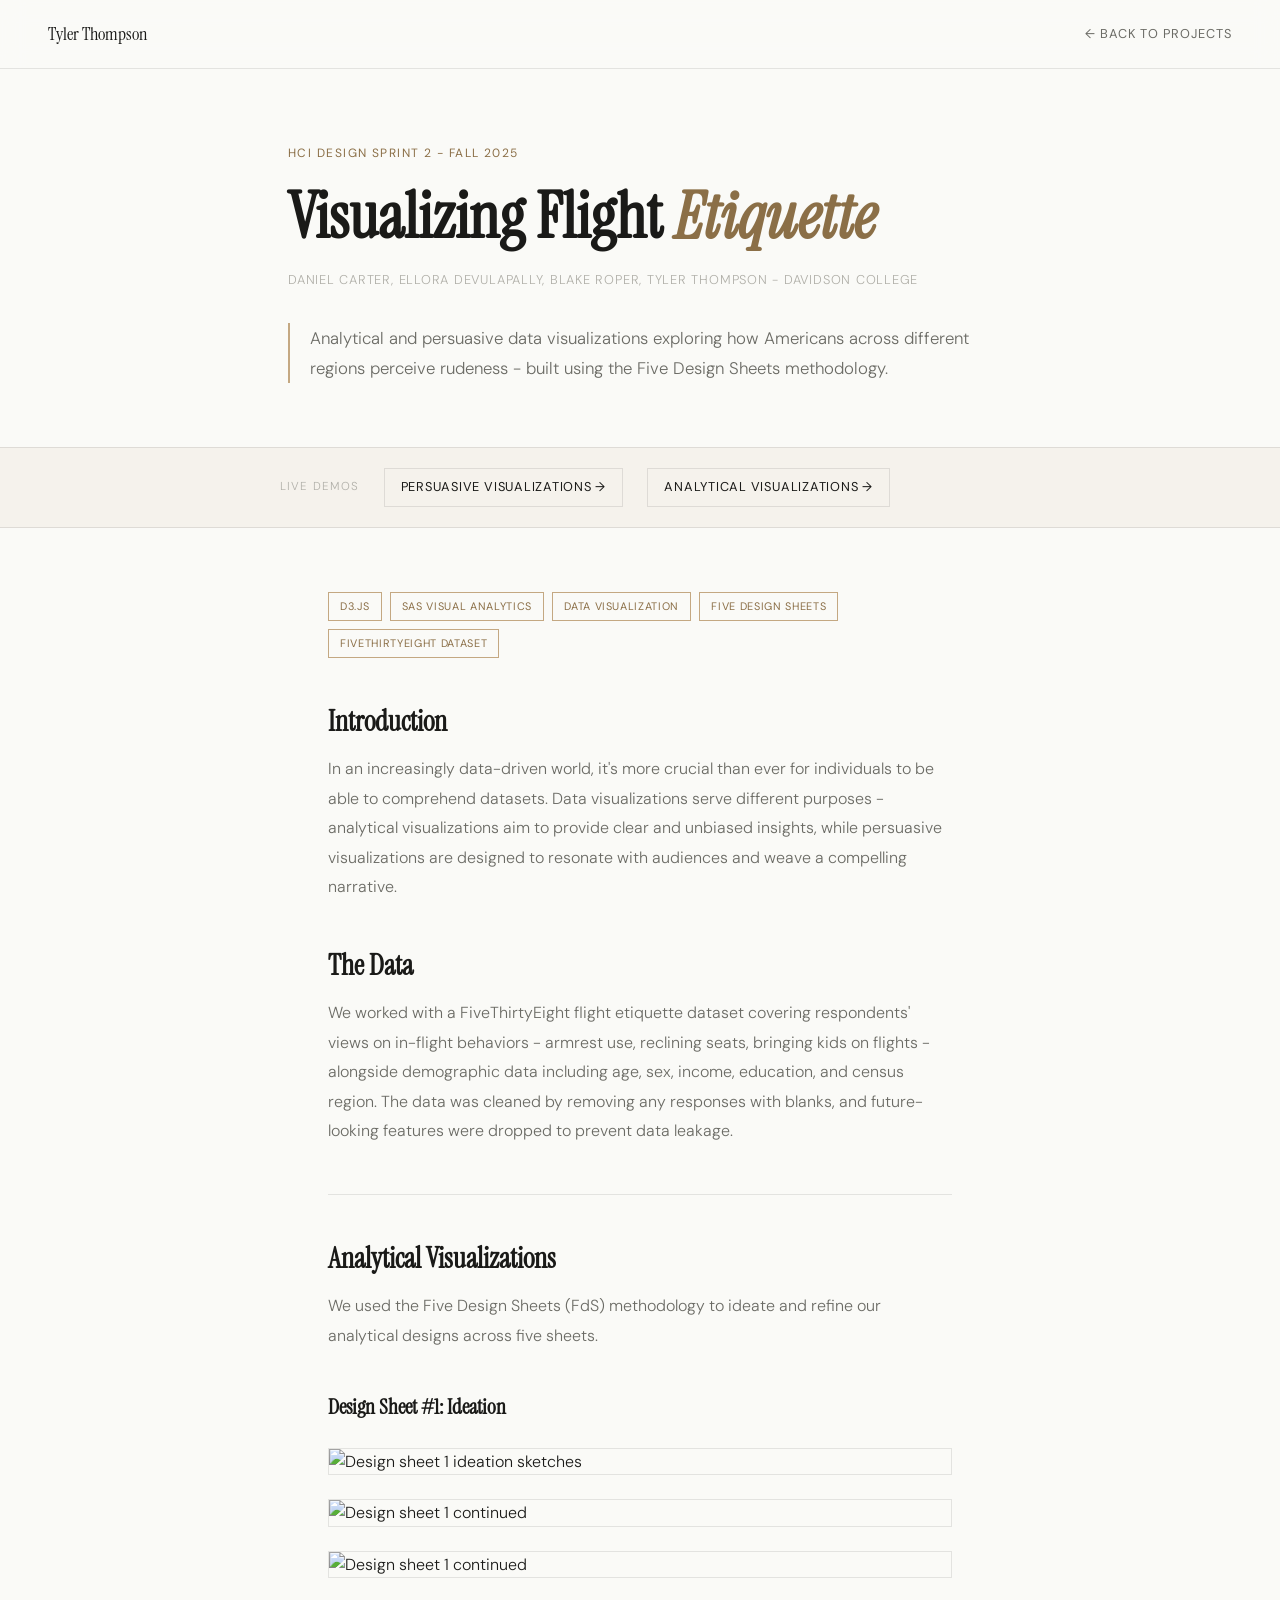
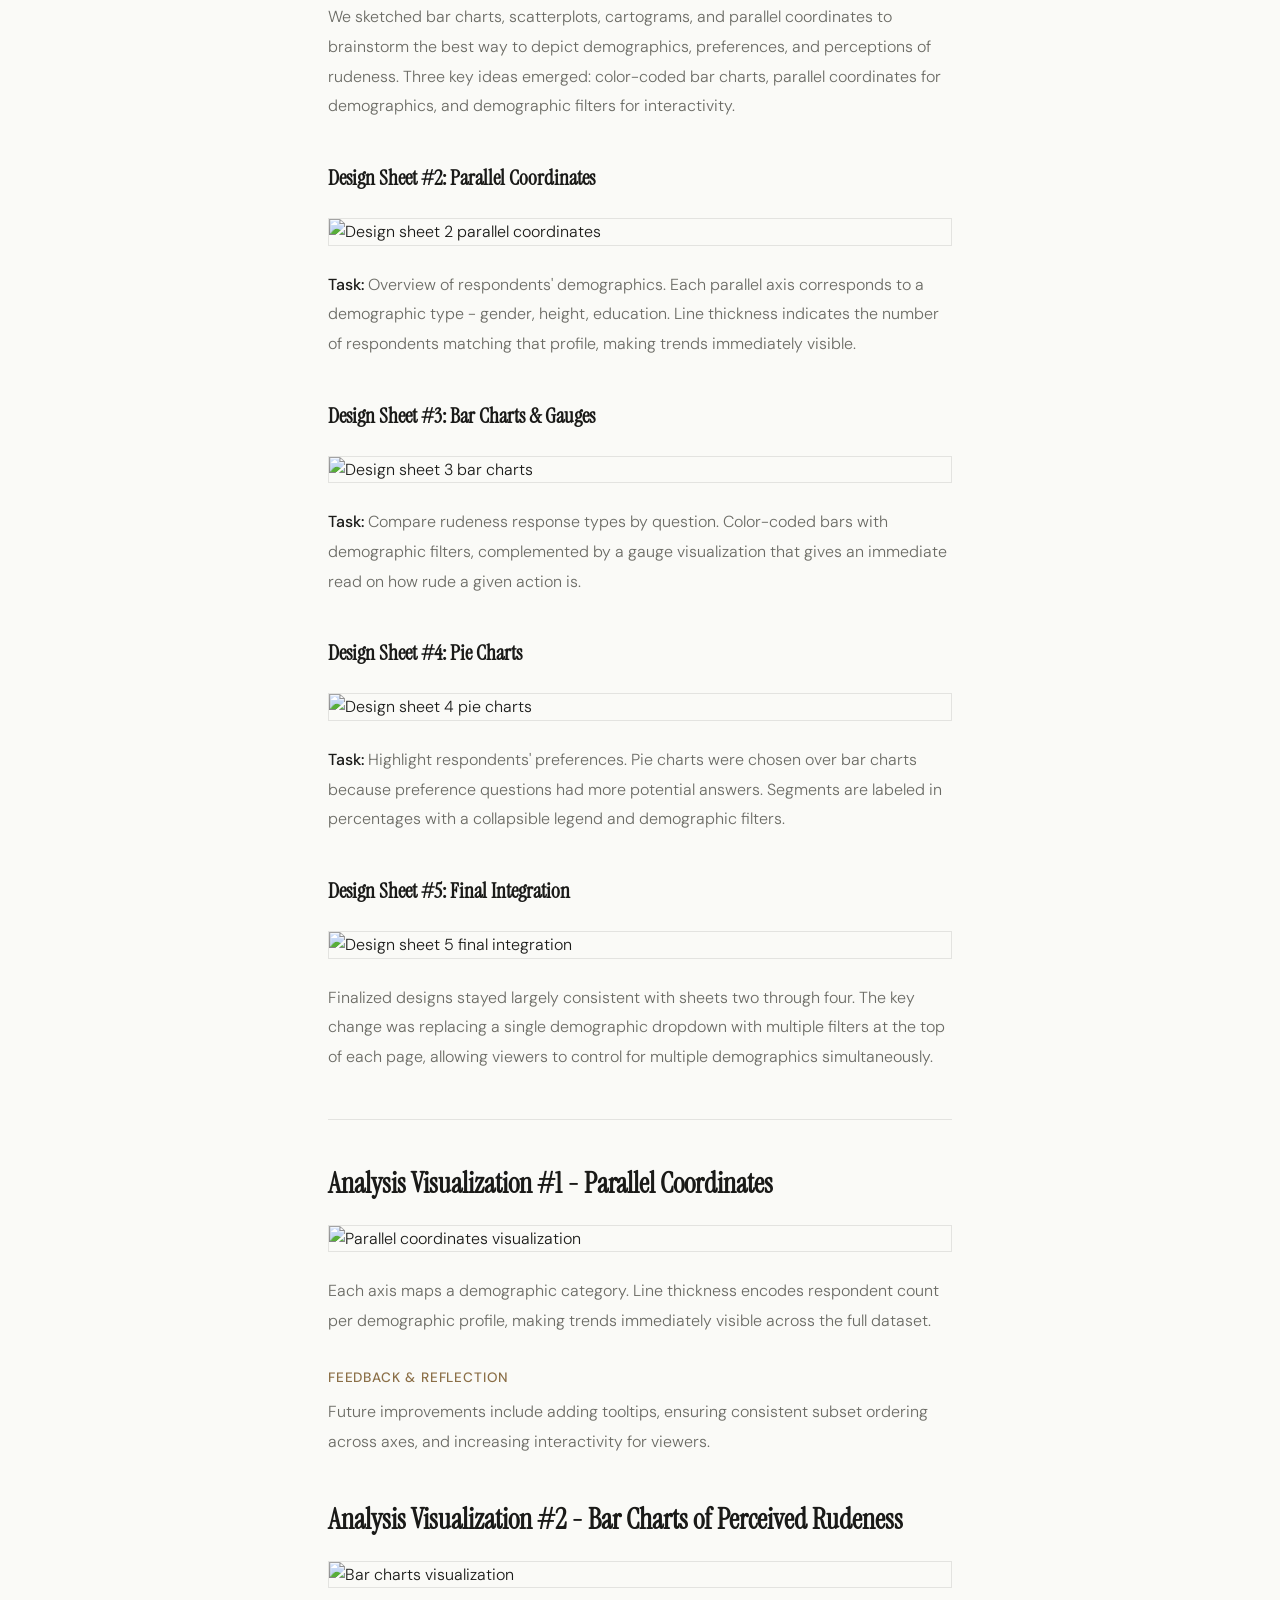
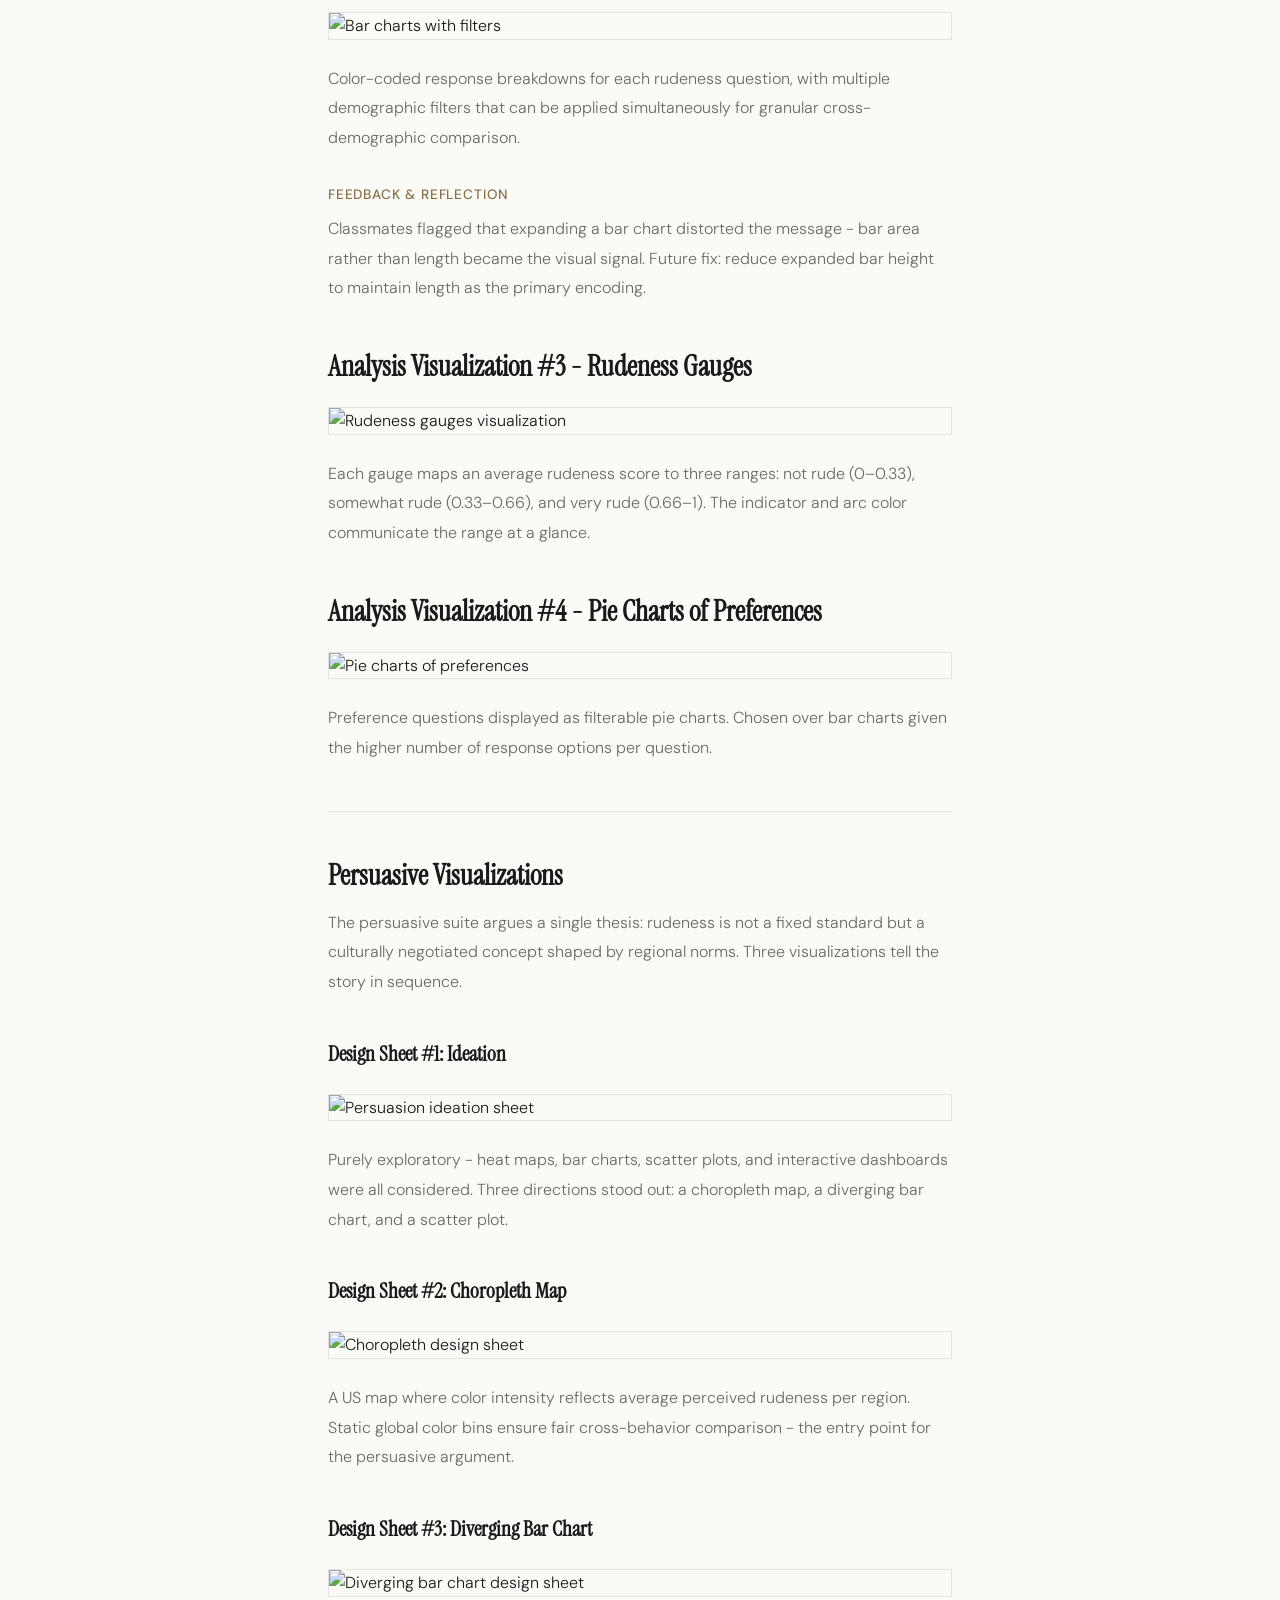
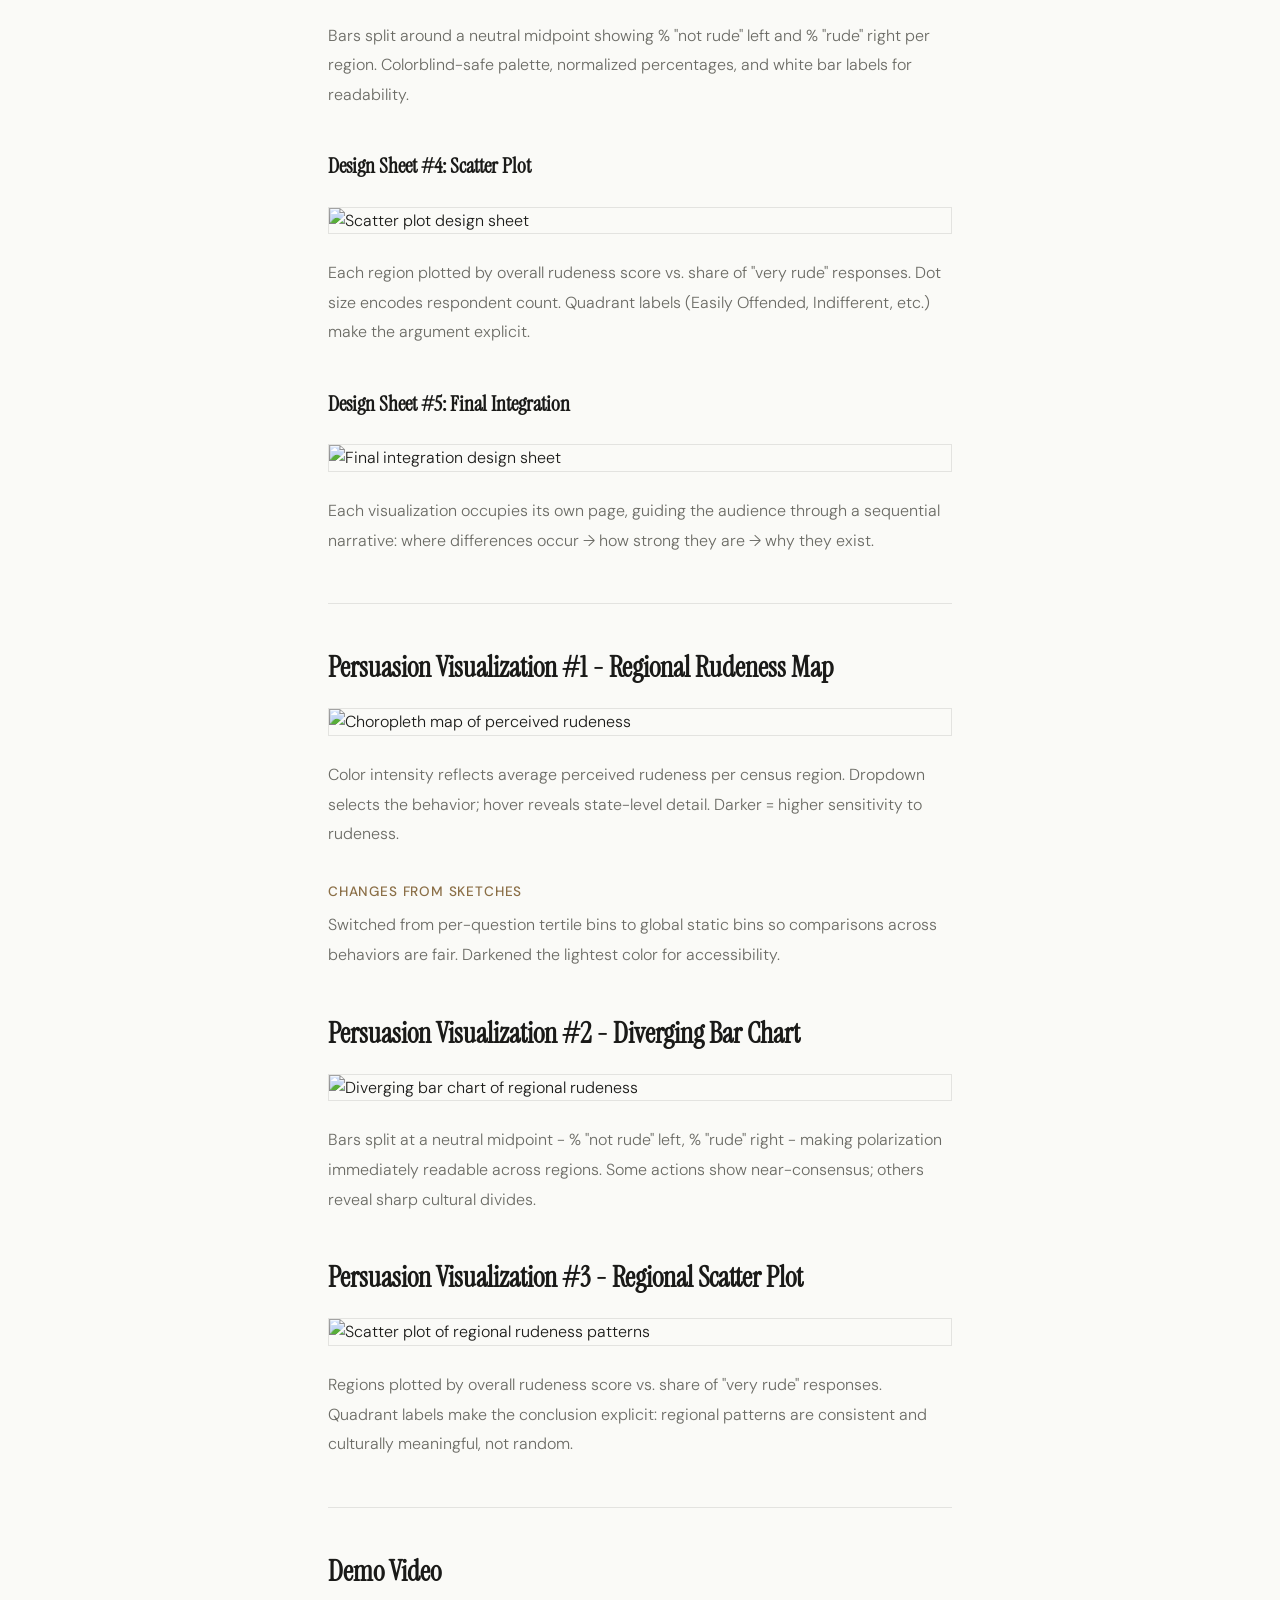
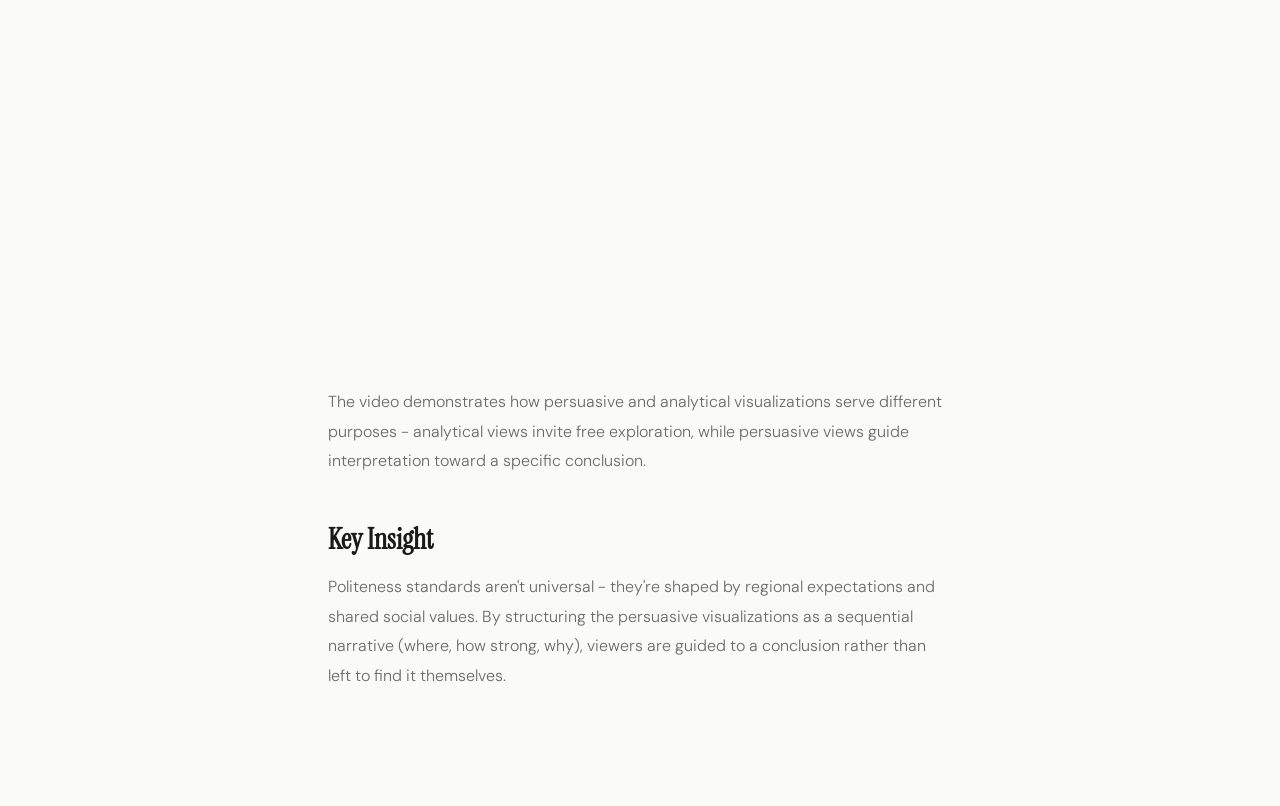
==== ds2.html @ c46c618a "Add files via upload" ====
<!DOCTYPE html>
<html lang="en">
<head>
<meta charset="UTF-8">
<meta name="viewport" content="width=device-width, initial-scale=1.0">
<title>Flight Etiquette Data Visualization - Tyler Thompson</title>
<link rel="preconnect" href="https://fonts.googleapis.com">
<link rel="preconnect" href="https://fonts.gstatic.com" crossorigin>
<link href="https://fonts.googleapis.com/css2?family=Instrument+Serif:ital@0;1&family=DM+Sans:wght@300;400;500&display=swap" rel="stylesheet">
<style>
  *, *::before, *::after { box-sizing: border-box; margin: 0; padding: 0; }
  :root {
    --cream: #F5F2EC;
    --warm-white: #FAFAF7;
    --ink: #1A1A18;
    --ink-muted: #6B6B65;
    --ink-faint: #B0AFA8;
    --accent: #8B6F47;
    --accent-light: #C4A882;
    --border: rgba(26,26,24,0.10);
    --serif: 'Instrument Serif', Georgia, serif;
    --sans: 'DM Sans', system-ui, sans-serif;
  }
  html { scroll-behavior: smooth; }
  body { background: var(--warm-white); color: var(--ink); font-family: var(--sans); font-weight: 300; line-height: 1.6; -webkit-font-smoothing: antialiased; }
  nav { position: fixed; top: 0; left: 0; right: 0; z-index: 100; display: flex; align-items: center; justify-content: space-between; padding: 1.25rem 3rem; background: rgba(250,250,247,0.88); backdrop-filter: blur(12px); border-bottom: 1px solid var(--border); }
  .nav-name { font-family: var(--serif); font-size: 1.1rem; color: var(--ink); text-decoration: none; }
  .nav-back { font-size: 0.8rem; font-weight: 400; letter-spacing: 0.08em; text-transform: uppercase; color: var(--ink-muted); text-decoration: none; transition: color 0.2s; }
  .nav-back:hover { color: var(--ink); }
  .hero { padding: 9rem 3rem 4rem; max-width: 800px; margin: 0 auto; }
  .hero-label { font-size: 0.75rem; font-weight: 400; letter-spacing: 0.12em; text-transform: uppercase; color: var(--accent); margin-bottom: 1.25rem; }
  .hero h1 { font-family: var(--serif); font-size: clamp(2.5rem, 5vw, 4rem); line-height: 1.05; margin-bottom: 1.25rem; }
  .hero h1 em { font-style: italic; color: var(--accent); }
  .hero-meta { font-size: 0.8rem; letter-spacing: 0.06em; text-transform: uppercase; color: var(--ink-faint); margin-bottom: 2rem; }
  .hero-desc { font-size: 1.05rem; color: var(--ink-muted); line-height: 1.8; border-left: 2px solid var(--accent-light); padding-left: 1.25rem; }
  .demo-bar { background: var(--cream); border-top: 1px solid var(--border); border-bottom: 1px solid var(--border); padding: 1.25rem 3rem; }
  .demo-bar-inner { max-width: 720px; margin: 0 auto; display: flex; gap: 1.5rem; align-items: center; flex-wrap: wrap; }
  .demo-label { font-size: 0.72rem; letter-spacing: 0.1em; text-transform: uppercase; color: var(--ink-faint); }
  .demo-link { display: inline-flex; align-items: center; gap: 0.4rem; font-size: 0.8rem; font-weight: 400; letter-spacing: 0.06em; text-transform: uppercase; color: var(--ink); text-decoration: none; border: 1px solid var(--border); padding: 0.5rem 1rem; transition: background 0.2s, border-color 0.2s; }
  .demo-link:hover { background: var(--ink); color: var(--warm-white); border-color: var(--ink); }
  article { max-width: 720px; margin: 0 auto; padding: 4rem 3rem 6rem; }
  article h2 { font-family: var(--serif); font-size: 1.75rem; line-height: 1.15; color: var(--ink); margin: 3rem 0 1rem; }
  article h3 { font-family: var(--serif); font-size: 1.3rem; color: var(--ink); margin: 2.5rem 0 0.75rem; }
  article h4 { font-family: var(--sans); font-size: 0.85rem; font-weight: 500; letter-spacing: 0.06em; text-transform: uppercase; color: var(--accent); margin: 2rem 0 0.5rem; }
  article p { font-size: 1rem; color: var(--ink-muted); line-height: 1.85; margin-bottom: 1.25rem; }
  article ul { margin: 0 0 1.25rem 1.25rem; }
  article ul li { font-size: 1rem; color: var(--ink-muted); line-height: 1.75; margin-bottom: 0.5rem; }
  article strong { color: var(--ink); font-weight: 500; }
  article em { font-style: italic; }
  article a { color: var(--accent); text-decoration: underline; text-underline-offset: 2px; }
  .section-divider { border: none; border-top: 1px solid var(--border); margin: 3rem 0; }
  .tag-row { display: flex; flex-wrap: wrap; gap: 0.5rem; margin-bottom: 3rem; }
  .tag { font-size: 0.68rem; font-weight: 400; letter-spacing: 0.06em; text-transform: uppercase; color: var(--accent); border: 1px solid var(--accent-light); padding: 0.3rem 0.7rem; }
  .article-img { width: 100%; margin: 1.5rem 0; border: 1px solid var(--border); }
  .article-img img { width: 100%; height: auto; display: block; }
  .video-wrap { position: relative; padding-bottom: 56.25%; height: 0; overflow: hidden; margin: 1.5rem 0; }
  .video-wrap iframe { position: absolute; top: 0; left: 0; width: 100%; height: 100%; border: none; }
  @media (max-width: 768px) { nav { padding: 1rem 1.5rem; } .hero, article { padding-left: 1.5rem; padding-right: 1.5rem; } .demo-bar { padding: 1rem 1.5rem; } }
</style>
</head>
<body>

<nav>
  <a href="index.html" class="nav-name">Tyler Thompson</a>
  <a href="index.html#projects" class="nav-back">&larr; Back to projects</a>
</nav>

<div class="hero">
  <p class="hero-label">HCI Design Sprint 2 - Fall 2025</p>
  <h1>Visualizing Flight <em>Etiquette</em></h1>
  <p class="hero-meta">Daniel Carter, Ellora Devulapally, Blake Roper, Tyler Thompson - Davidson College</p>
  <p class="hero-desc">Analytical and persuasive data visualizations exploring how Americans across different regions perceive rudeness - built using the Five Design Sheets methodology.</p>
</div>

<div class="demo-bar">
  <div class="demo-bar-inner">
    <span class="demo-label">Live demos</span>
    <a class="demo-link" href="https://ellloraa.github.io/FDS-DS2/" target="_blank">Persuasive Visualizations &rarr;</a>
    <a class="demo-link" href="https://vfl-050.engage.sas.com/SASVisualAnalytics/?reportUri=%2Freports%2Freports%2Fe27bb49d-7953-48e9-8492-feaa818d7e62&sso_guest=true&sas-welcome=false" target="_blank">Analytical Visualizations &rarr;</a>
  </div>
</div>

<article>
  <div class="tag-row">
    <span class="tag">D3.js</span>
    <span class="tag">SAS Visual Analytics</span>
    <span class="tag">Data Visualization</span>
    <span class="tag">Five Design Sheets</span>
    <span class="tag">FiveThirtyEight Dataset</span>
  </div>

  <h2>Introduction</h2>
  <p>In an increasingly data-driven world, it's more crucial than ever for individuals to be able to comprehend datasets. Data visualizations serve different purposes - analytical visualizations aim to provide clear and unbiased insights, while persuasive visualizations are designed to resonate with audiences and weave a compelling narrative.</p>

  <h2>The Data</h2>
  <p>We worked with a FiveThirtyEight flight etiquette dataset covering respondents' views on in-flight behaviors - armrest use, reclining seats, bringing kids on flights - alongside demographic data including age, sex, income, education, and census region. The data was cleaned by removing any responses with blanks, and future-looking features were dropped to prevent data leakage.</p>

  <hr class="section-divider">

  <h2>Analytical Visualizations</h2>
  <p>We used the Five Design Sheets (FdS) methodology to ideate and refine our analytical designs across five sheets.</p>

  <h3>Design Sheet #1: Ideation</h3>
  <div class="article-img"><img src="https://tylerthompson.dcreate.domains/wp-content/uploads/2025/12/image-23-754x1024.png" alt="Design sheet 1 ideation sketches"></div>
  <div class="article-img"><img src="https://tylerthompson.dcreate.domains/wp-content/uploads/2025/12/image-24-632x1024.png" alt="Design sheet 1 continued"></div>
  <div class="article-img"><img src="https://tylerthompson.dcreate.domains/wp-content/uploads/2025/12/image-25-757x1024.png" alt="Design sheet 1 continued"></div>
  <p>We sketched bar charts, scatterplots, cartograms, and parallel coordinates to brainstorm the best way to depict demographics, preferences, and perceptions of rudeness. Three key ideas emerged: color-coded bar charts, parallel coordinates for demographics, and demographic filters for interactivity.</p>

  <h3>Design Sheet #2: Parallel Coordinates</h3>
  <div class="article-img"><img src="https://tylerthompson.dcreate.domains/wp-content/uploads/2025/12/image-26-865x1024.png" alt="Design sheet 2 parallel coordinates"></div>
  <p><strong>Task:</strong> Overview of respondents' demographics. Each parallel axis corresponds to a demographic type - gender, height, education. Line thickness indicates the number of respondents matching that profile, making trends immediately visible.</p>

  <h3>Design Sheet #3: Bar Charts &amp; Gauges</h3>
  <div class="article-img"><img src="https://tylerthompson.dcreate.domains/wp-content/uploads/2025/12/image-27-748x1024.png" alt="Design sheet 3 bar charts"></div>
  <p><strong>Task:</strong> Compare rudeness response types by question. Color-coded bars with demographic filters, complemented by a gauge visualization that gives an immediate read on how rude a given action is.</p>

  <h3>Design Sheet #4: Pie Charts</h3>
  <div class="article-img"><img src="https://tylerthompson.dcreate.domains/wp-content/uploads/2025/12/image-28-773x1024.png" alt="Design sheet 4 pie charts"></div>
  <p><strong>Task:</strong> Highlight respondents' preferences. Pie charts were chosen over bar charts because preference questions had more potential answers. Segments are labeled in percentages with a collapsible legend and demographic filters.</p>

  <h3>Design Sheet #5: Final Integration</h3>
  <div class="article-img"><img src="https://tylerthompson.dcreate.domains/wp-content/uploads/2025/12/image-29-765x1024.png" alt="Design sheet 5 final integration"></div>
  <p>Finalized designs stayed largely consistent with sheets two through four. The key change was replacing a single demographic dropdown with multiple filters at the top of each page, allowing viewers to control for multiple demographics simultaneously.</p>

  <hr class="section-divider">

  <h2>Analysis Visualization #1 - Parallel Coordinates</h2>
  <div class="article-img"><img src="https://tylerthompson.dcreate.domains/wp-content/uploads/2025/12/image-30-1024x495.png" alt="Parallel coordinates visualization"></div>
  <p>Each axis maps a demographic category. Line thickness encodes respondent count per demographic profile, making trends immediately visible across the full dataset.</p>
  <h4>Feedback &amp; Reflection</h4>
  <p>Future improvements include adding tooltips, ensuring consistent subset ordering across axes, and increasing interactivity for viewers.</p>

  <h2>Analysis Visualization #2 - Bar Charts of Perceived Rudeness</h2>
  <div class="article-img"><img src="https://tylerthompson.dcreate.domains/wp-content/uploads/2025/12/image-31-1024x496.png" alt="Bar charts visualization"></div>
  <div class="article-img"><img src="https://tylerthompson.dcreate.domains/wp-content/uploads/2025/12/image-32-1024x523.png" alt="Bar charts with filters"></div>
  <p>Color-coded response breakdowns for each rudeness question, with multiple demographic filters that can be applied simultaneously for granular cross-demographic comparison.</p>
  <h4>Feedback &amp; Reflection</h4>
  <p>Classmates flagged that expanding a bar chart distorted the message - bar area rather than length became the visual signal. Future fix: reduce expanded bar height to maintain length as the primary encoding.</p>

  <h2>Analysis Visualization #3 - Rudeness Gauges</h2>
  <div class="article-img"><img src="https://tylerthompson.dcreate.domains/wp-content/uploads/2025/12/image-33-1024x480.png" alt="Rudeness gauges visualization"></div>
  <p>Each gauge maps an average rudeness score to three ranges: not rude (0–0.33), somewhat rude (0.33–0.66), and very rude (0.66–1). The indicator and arc color communicate the range at a glance.</p>

  <h2>Analysis Visualization #4 - Pie Charts of Preferences</h2>
  <div class="article-img"><img src="https://tylerthompson.dcreate.domains/wp-content/uploads/2025/12/image-34-1024x446.png" alt="Pie charts of preferences"></div>
  <p>Preference questions displayed as filterable pie charts. Chosen over bar charts given the higher number of response options per question.</p>

  <hr class="section-divider">

  <h2>Persuasive Visualizations</h2>
  <p>The persuasive suite argues a single thesis: rudeness is not a fixed standard but a culturally negotiated concept shaped by regional norms. Three visualizations tell the story in sequence.</p>

  <h3>Design Sheet #1: Ideation</h3>
  <div class="article-img"><img src="https://tylerthompson.dcreate.domains/wp-content/uploads/2025/12/image-35-1024x791.png" alt="Persuasion ideation sheet"></div>
  <p>Purely exploratory - heat maps, bar charts, scatter plots, and interactive dashboards were all considered. Three directions stood out: a choropleth map, a diverging bar chart, and a scatter plot.</p>

  <h3>Design Sheet #2: Choropleth Map</h3>
  <div class="article-img"><img src="https://tylerthompson.dcreate.domains/wp-content/uploads/2025/12/image-36-789x1024.png" alt="Choropleth design sheet"></div>
  <p>A US map where color intensity reflects average perceived rudeness per region. Static global color bins ensure fair cross-behavior comparison - the entry point for the persuasive argument.</p>

  <h3>Design Sheet #3: Diverging Bar Chart</h3>
  <div class="article-img"><img src="https://tylerthompson.dcreate.domains/wp-content/uploads/2025/12/image-37-780x1024.png" alt="Diverging bar chart design sheet"></div>
  <p>Bars split around a neutral midpoint showing % "not rude" left and % "rude" right per region. Colorblind-safe palette, normalized percentages, and white bar labels for readability.</p>

  <h3>Design Sheet #4: Scatter Plot</h3>
  <div class="article-img"><img src="https://tylerthompson.dcreate.domains/wp-content/uploads/2025/12/image-38-808x1024.png" alt="Scatter plot design sheet"></div>
  <p>Each region plotted by overall rudeness score vs. share of "very rude" responses. Dot size encodes respondent count. Quadrant labels (Easily Offended, Indifferent, etc.) make the argument explicit.</p>

  <h3>Design Sheet #5: Final Integration</h3>
  <div class="article-img"><img src="https://tylerthompson.dcreate.domains/wp-content/uploads/2025/12/image-39-816x1024.png" alt="Final integration design sheet"></div>
  <p>Each visualization occupies its own page, guiding the audience through a sequential narrative: where differences occur → how strong they are → why they exist.</p>

  <hr class="section-divider">

  <h2>Persuasion Visualization #1 - Regional Rudeness Map</h2>
  <div class="article-img"><img src="https://tylerthompson.dcreate.domains/wp-content/uploads/2025/12/image-40-1024x537.png" alt="Choropleth map of perceived rudeness"></div>
  <p>Color intensity reflects average perceived rudeness per census region. Dropdown selects the behavior; hover reveals state-level detail. Darker = higher sensitivity to rudeness.</p>
  <h4>Changes from Sketches</h4>
  <p>Switched from per-question tertile bins to global static bins so comparisons across behaviors are fair. Darkened the lightest color for accessibility.</p>

  <h2>Persuasion Visualization #2 - Diverging Bar Chart</h2>
  <div class="article-img"><img src="https://tylerthompson.dcreate.domains/wp-content/uploads/2025/12/image-41-1024x616.png" alt="Diverging bar chart of regional rudeness"></div>
  <p>Bars split at a neutral midpoint - % "not rude" left, % "rude" right - making polarization immediately readable across regions. Some actions show near-consensus; others reveal sharp cultural divides.</p>

  <h2>Persuasion Visualization #3 - Regional Scatter Plot</h2>
  <div class="article-img"><img src="https://tylerthompson.dcreate.domains/wp-content/uploads/2025/12/image-42-1024x704.png" alt="Scatter plot of regional rudeness patterns"></div>
  <p>Regions plotted by overall rudeness score vs. share of "very rude" responses. Quadrant labels make the conclusion explicit: regional patterns are consistent and culturally meaningful, not random.</p>

  <hr class="section-divider">

  <h2>Demo Video</h2>
  <div class="video-wrap">
    <iframe src="https://www.youtube.com/embed/XyBHEmy96Pg" allowfullscreen></iframe>
  </div>
  <p>The video demonstrates how persuasive and analytical visualizations serve different purposes - analytical views invite free exploration, while persuasive views guide interpretation toward a specific conclusion.</p>

  <h2>Key Insight</h2>
  <p>Politeness standards aren't universal - they're shaped by regional expectations and shared social values. By structuring the persuasive visualizations as a sequential narrative (where, how strong, why), viewers are guided to a conclusion rather than left to find it themselves.</p>

</article>
</body>
</html>
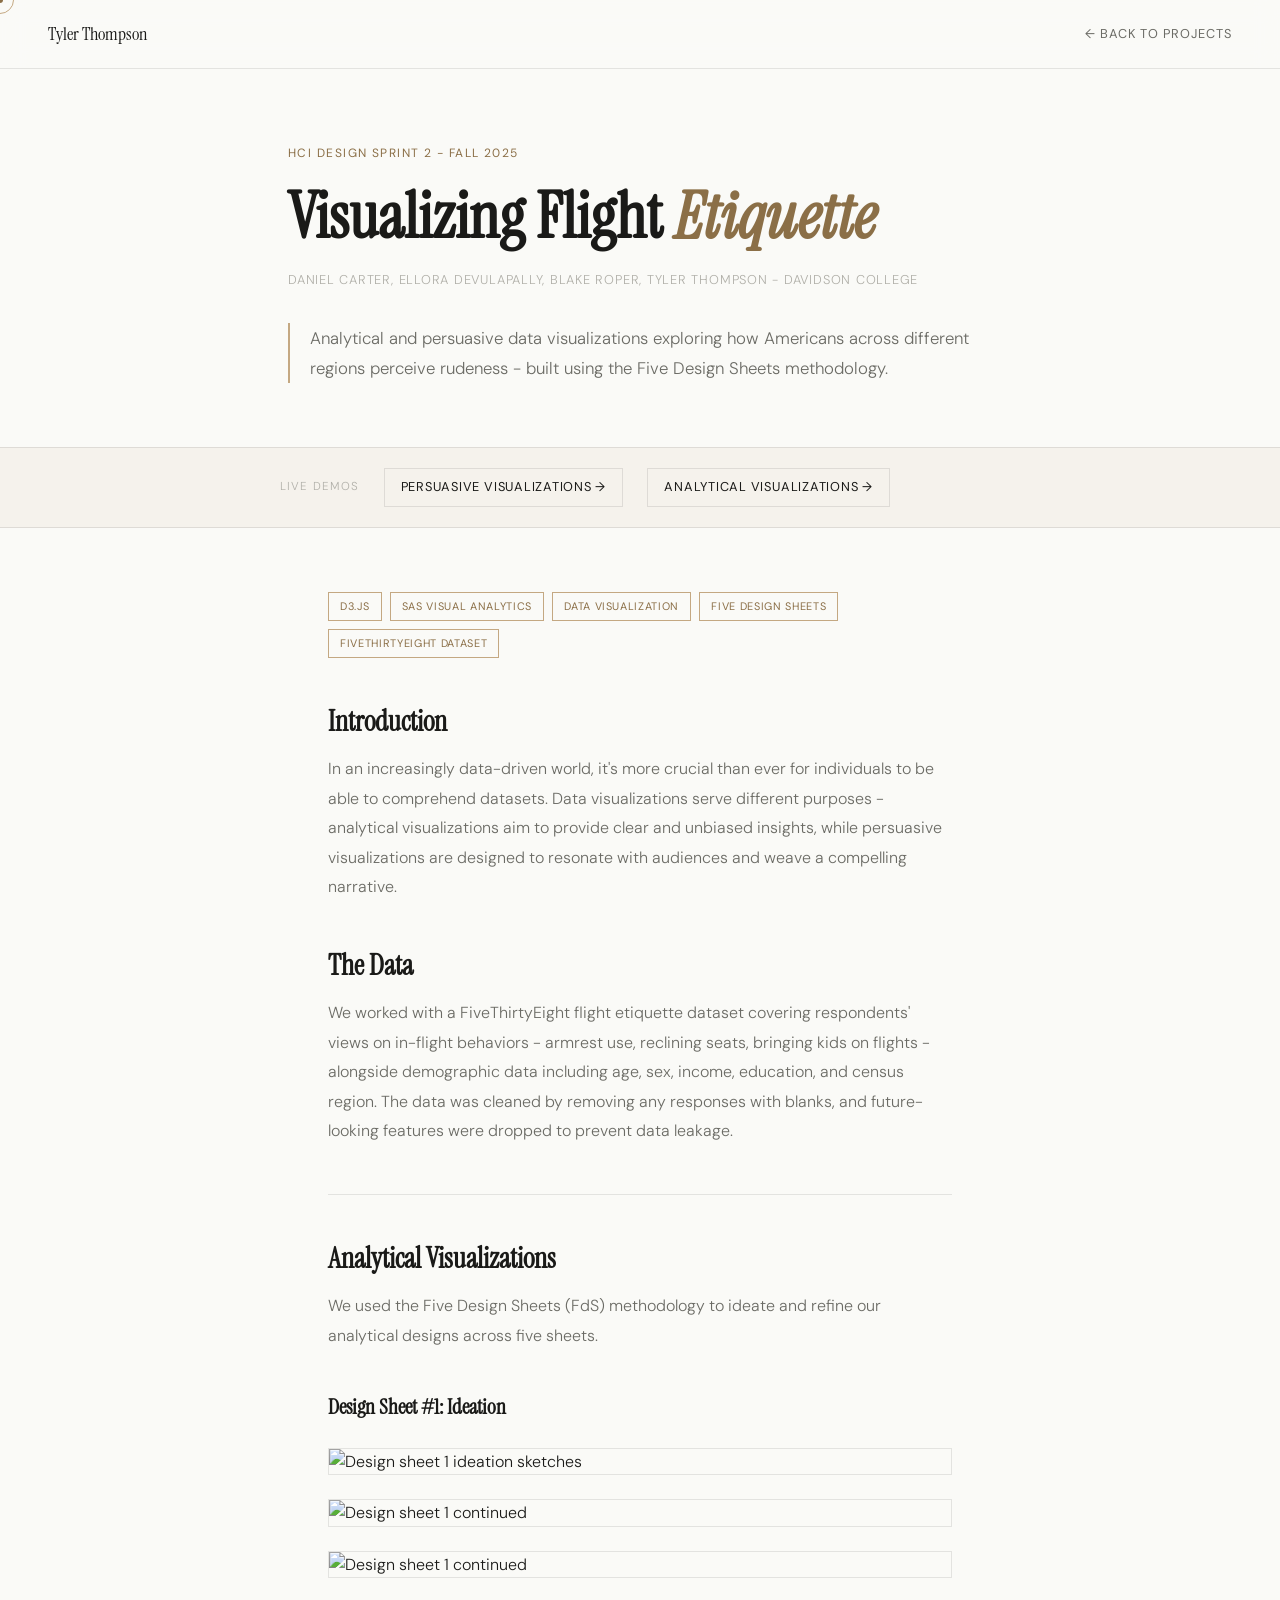
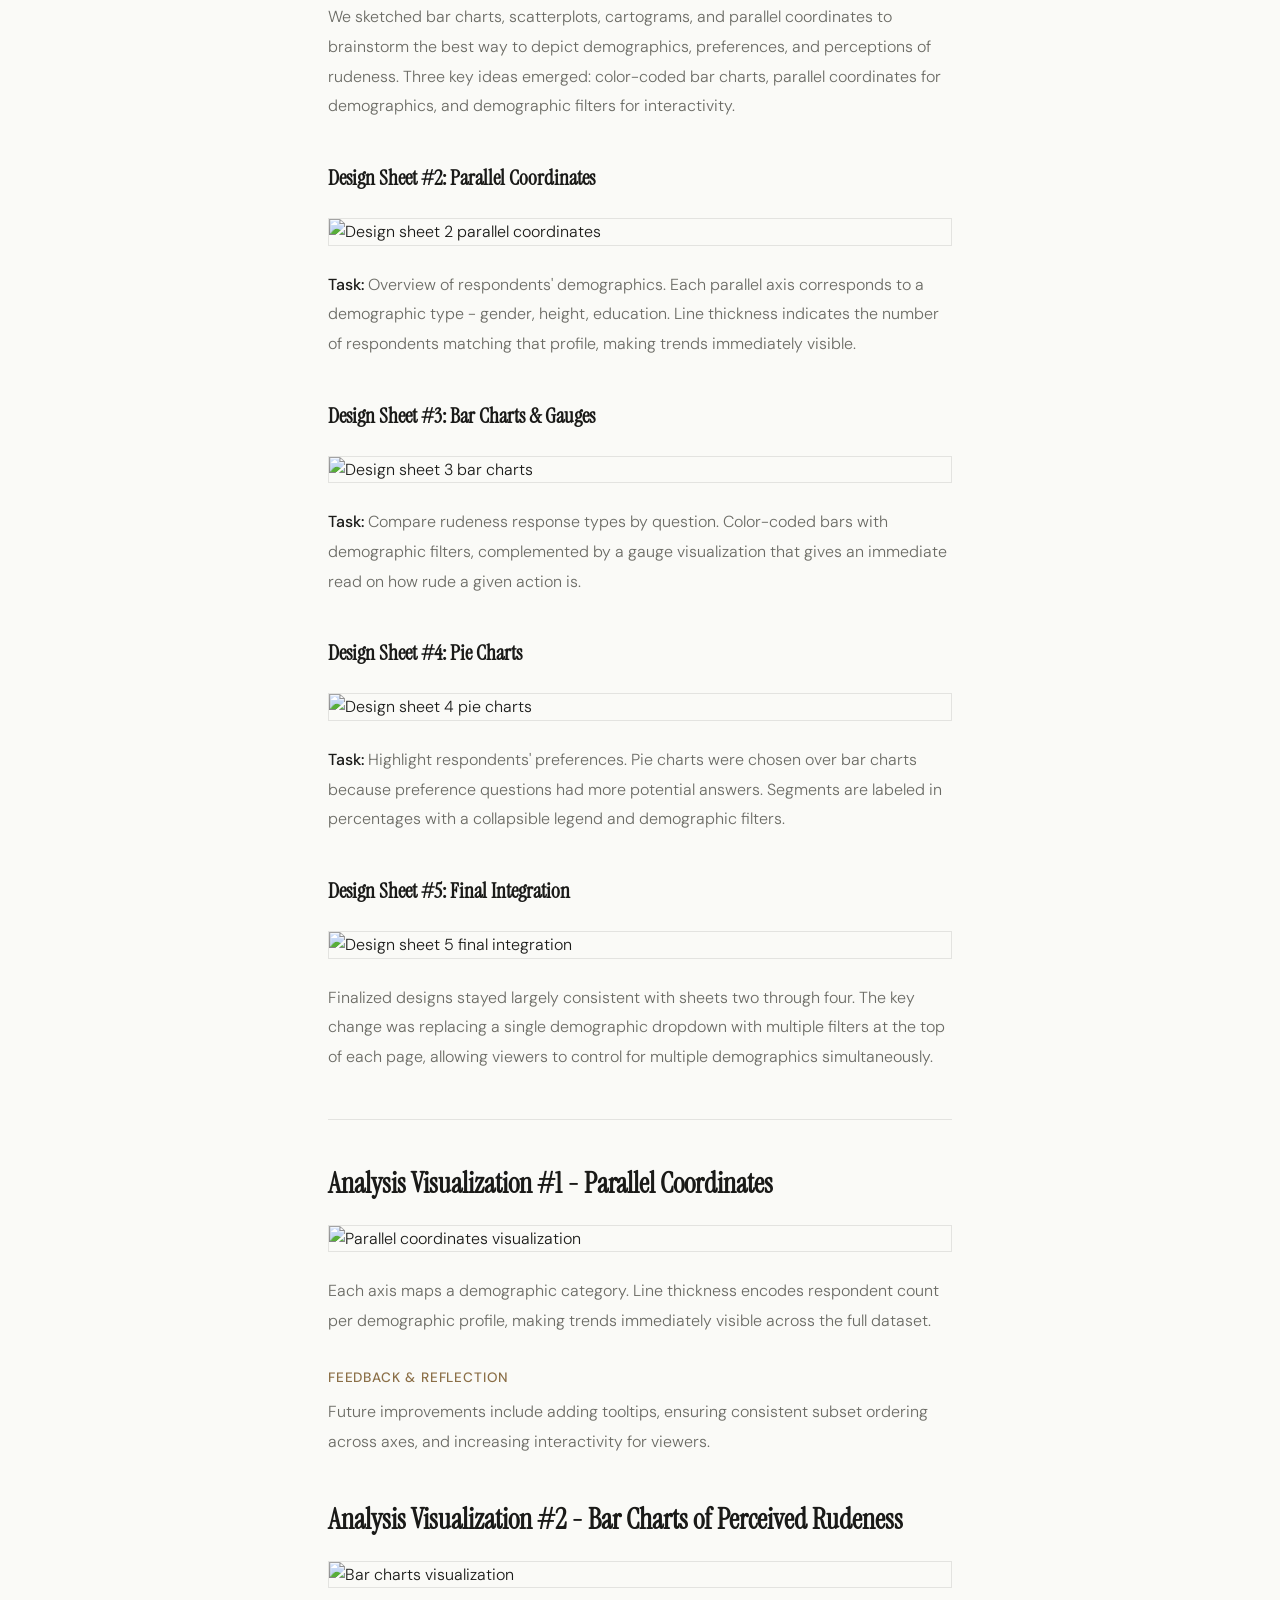
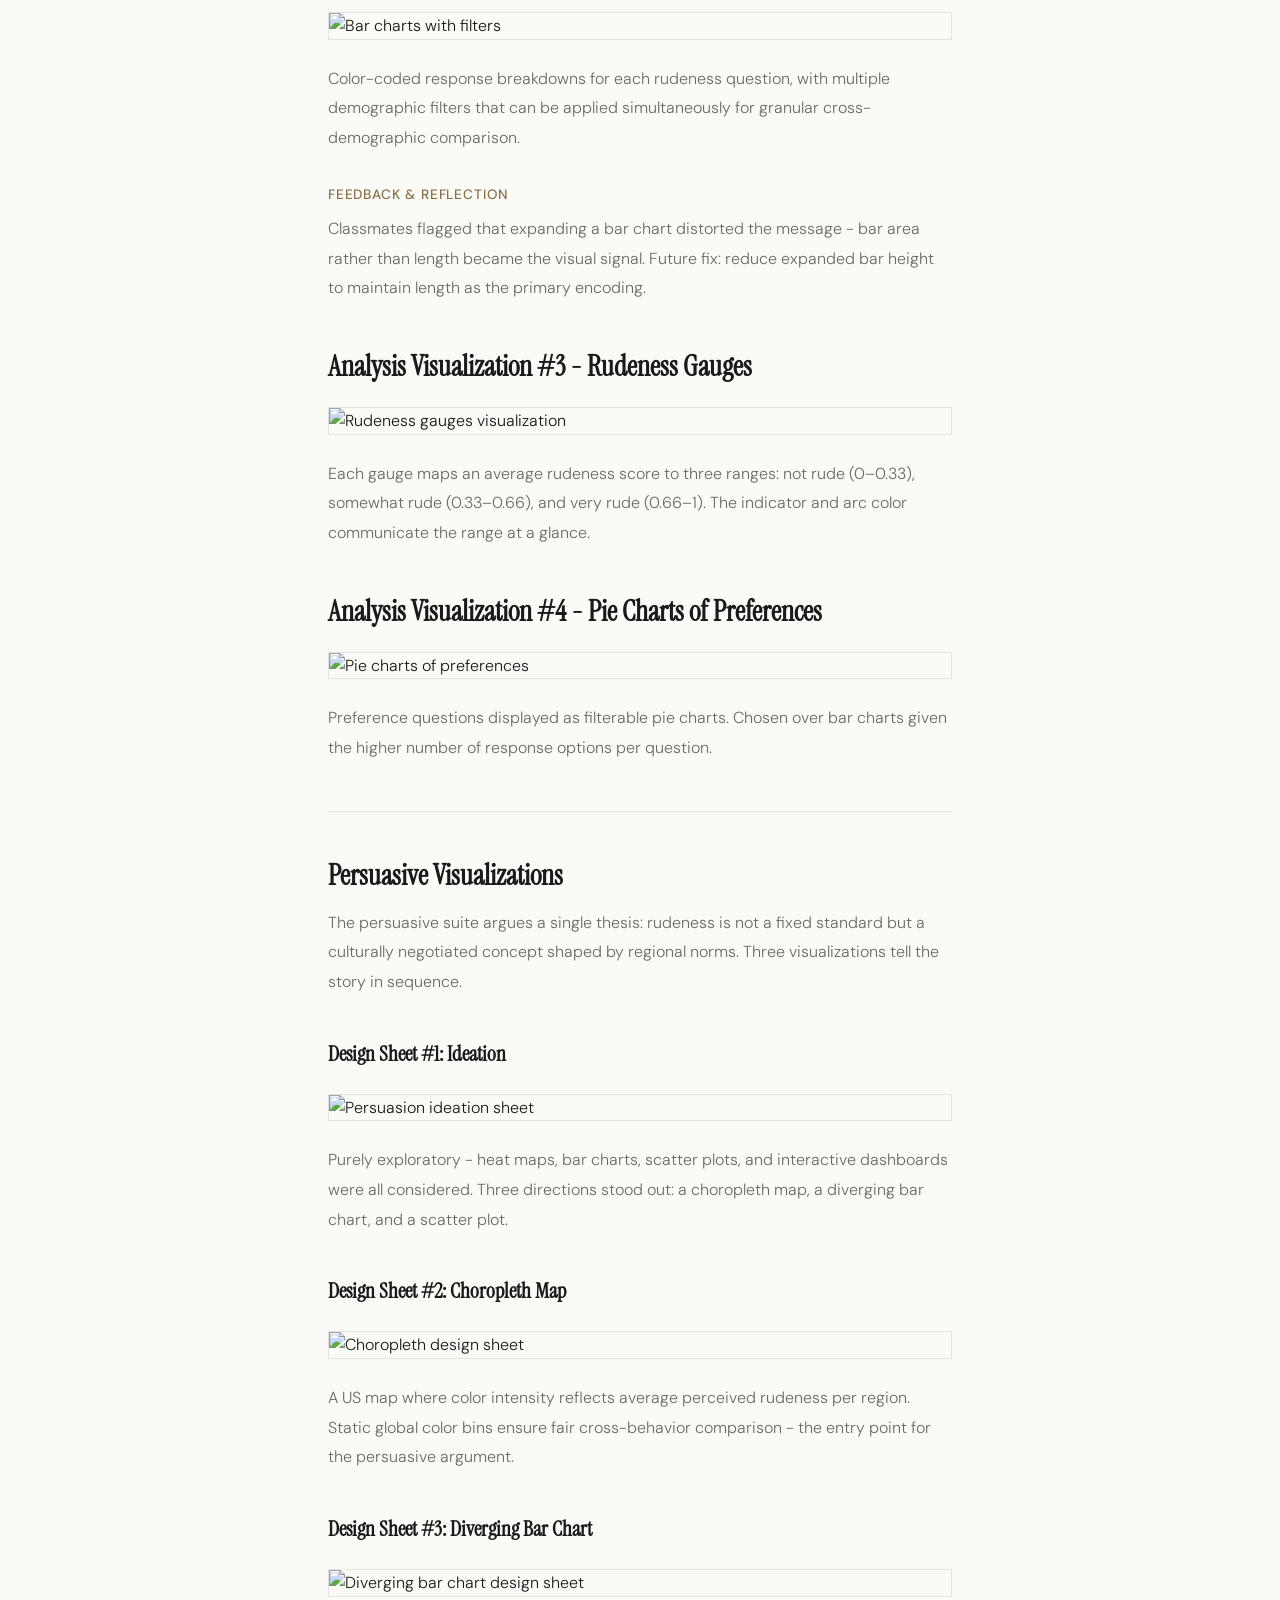
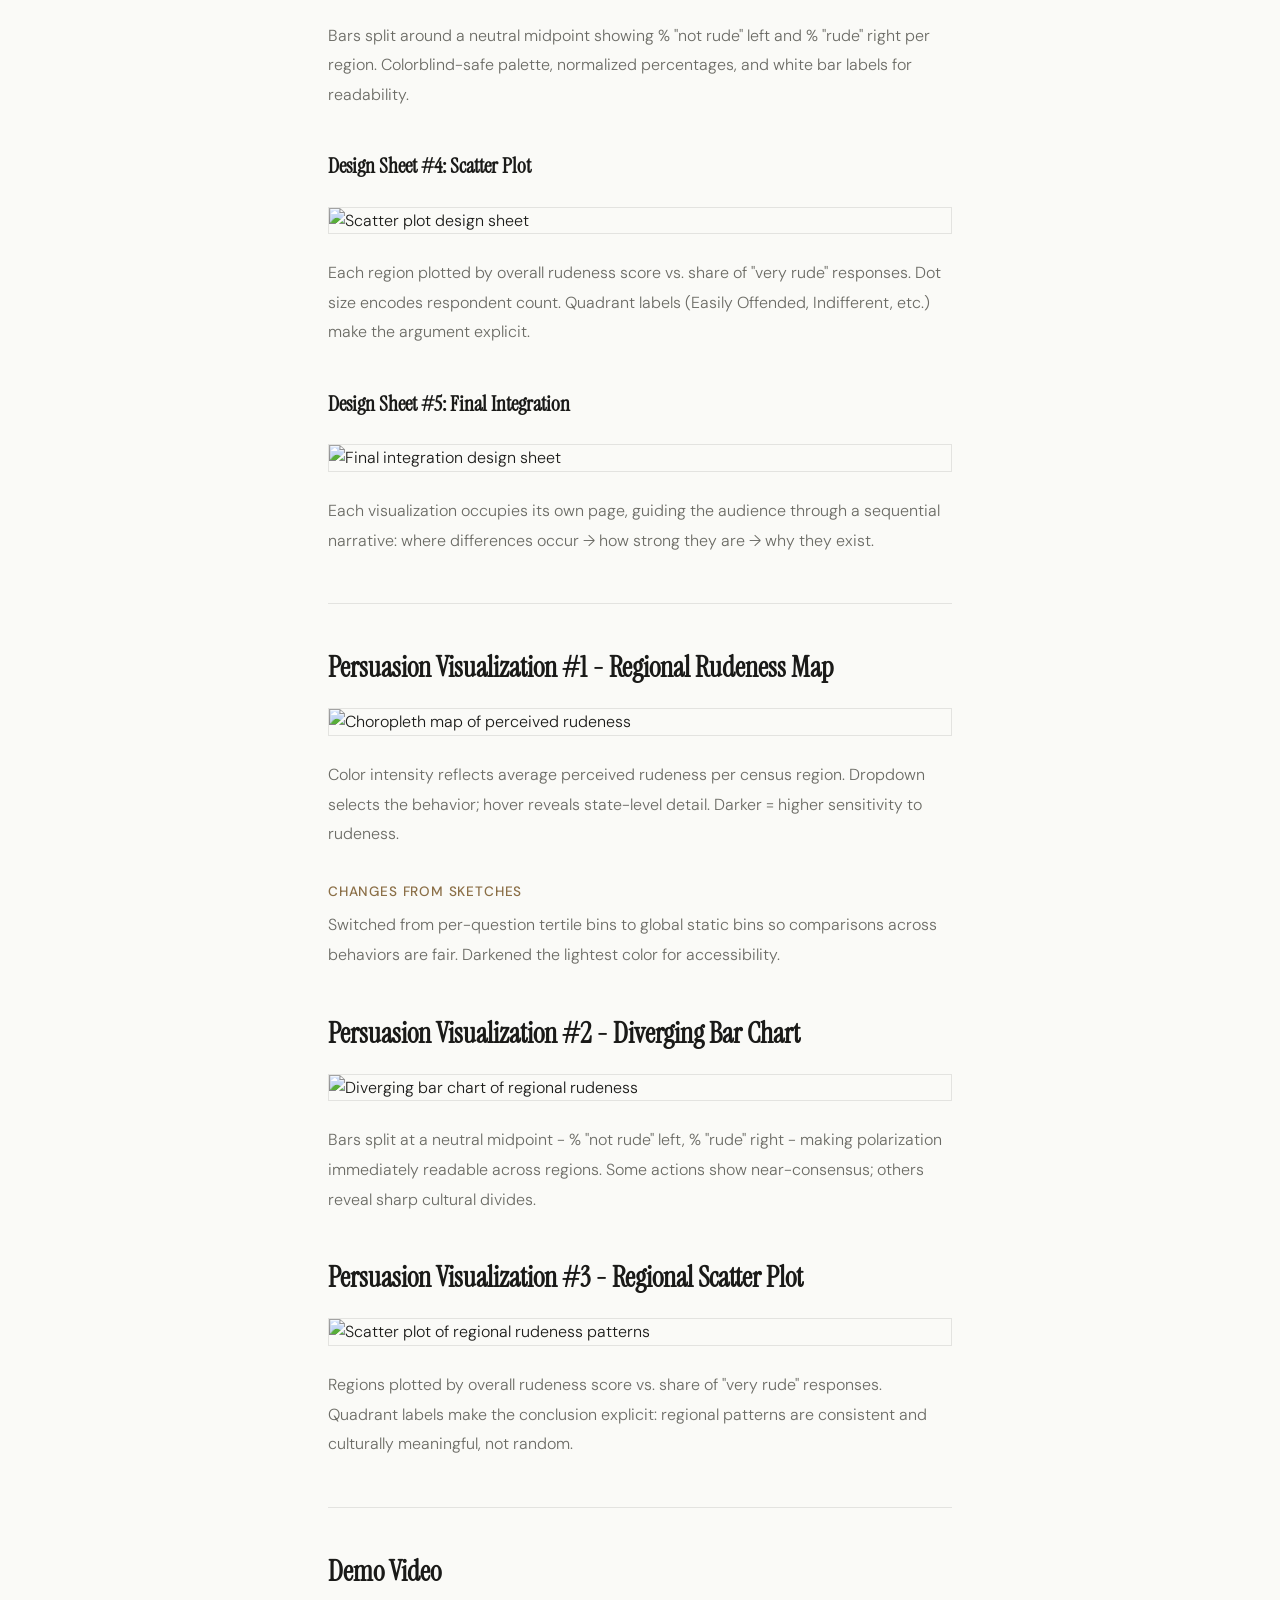
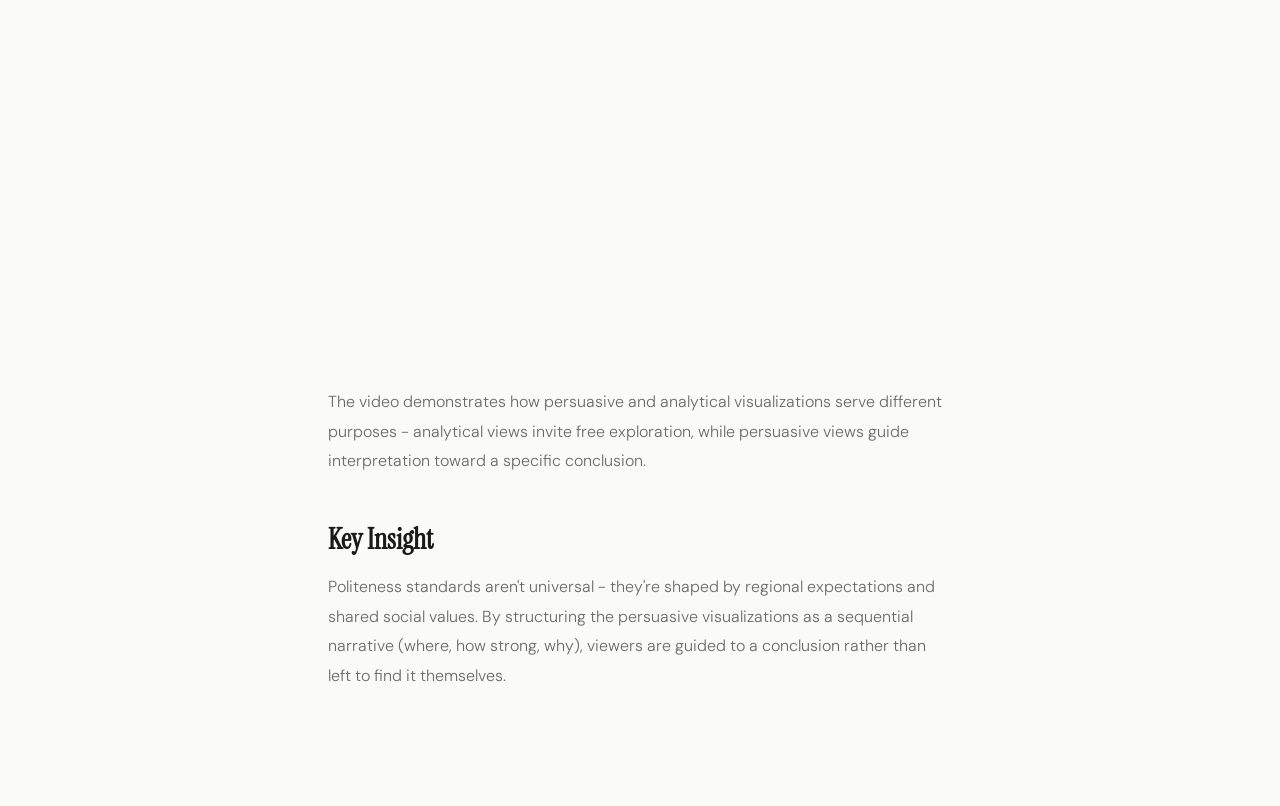
==== commit 7d32980f: "Add files via upload" ====
--- a/ds2.html
+++ b/ds2.html
@@ -56,16 +56,51 @@
   .video-wrap { position: relative; padding-bottom: 56.25%; height: 0; overflow: hidden; margin: 1.5rem 0; }
   .video-wrap iframe { position: absolute; top: 0; left: 0; width: 100%; height: 100%; border: none; }
   @media (max-width: 768px) { nav { padding: 1rem 1.5rem; } .hero, article { padding-left: 1.5rem; padding-right: 1.5rem; } .demo-bar { padding: 1rem 1.5rem; } }
+
+  body { cursor: none; }
+  a, button { cursor: none; }
+  .cursor-dot {
+    position: fixed;
+    width: 6px;
+    height: 6px;
+    background: var(--accent);
+    border-radius: 50%;
+    pointer-events: none;
+    z-index: 9999;
+    transform: translate(-50%, -50%);
+  }
+  .cursor-ring {
+    position: fixed;
+    width: 28px;
+    height: 28px;
+    border: 1px solid var(--accent-light);
+    border-radius: 50%;
+    pointer-events: none;
+    z-index: 9998;
+    transform: translate(-50%, -50%);
+    transition: width 0.2s, height 0.2s, border-color 0.2s;
+  }
+  .reveal {
+    opacity: 0;
+    transform: translateY(28px);
+    transition: opacity 0.7s ease, transform 0.7s ease;
+  }
+  .reveal.visible {
+    opacity: 1;
+    transform: translateY(0);
+  }
 </style>
 </head>
 <body>
+<div class="cursor-dot" id="cursor-dot"></div>
+<div class="cursor-ring" id="cursor-ring"></div>
 
 <nav>
   <a href="index.html" class="nav-name">Tyler Thompson</a>
   <a href="index.html#projects" class="nav-back">&larr; Back to projects</a>
 </nav>
 
-<div class="hero">
+<div class="hero reveal">
   <p class="hero-label">HCI Design Sprint 2 - Fall 2025</p>
   <h1>Visualizing Flight <em>Etiquette</em></h1>
   <p class="hero-meta">Daniel Carter, Ellora Devulapally, Blake Roper, Tyler Thompson - Davidson College</p>
@@ -80,7 +115,7 @@
   </div>
 </div>
 
-<article>
+<article class="reveal">
   <div class="tag-row">
     <span class="tag">D3.js</span>
     <span class="tag">SAS Visual Analytics</span>
@@ -198,5 +233,47 @@
   <p>Politeness standards aren't universal - they're shaped by regional expectations and shared social values. By structuring the persuasive visualizations as a sequential narrative (where, how strong, why), viewers are guided to a conclusion rather than left to find it themselves.</p>
 
 </article>
+<script>
+const dot = document.getElementById('cursor-dot');
+const ring = document.getElementById('cursor-ring');
+let mx = 0, my = 0, rx = 0, ry = 0;
+document.addEventListener('mousemove', e => {
+  mx = e.clientX; my = e.clientY;
+  dot.style.left = mx + 'px';
+  dot.style.top = my + 'px';
+});
+function animateCursor() {
+  rx += (mx - rx) * 0.12;
+  ry += (my - ry) * 0.12;
+  ring.style.left = rx + 'px';
+  ring.style.top = ry + 'px';
+  requestAnimationFrame(animateCursor);
+}
+animateCursor();
+document.querySelectorAll('a, button').forEach(el => {
+  el.addEventListener('mouseenter', () => {
+    ring.style.width = '44px'; ring.style.height = '44px';
+    ring.style.background = 'rgba(139,111,71,0.12)';
+    ring.style.borderColor = 'var(--accent)';
+    dot.style.width = '10px'; dot.style.height = '10px';
+  });
+  el.addEventListener('mouseleave', () => {
+    ring.style.width = '28px'; ring.style.height = '28px';
+    ring.style.background = 'transparent';
+    ring.style.borderColor = 'var(--accent-light)';
+    dot.style.width = '6px'; dot.style.height = '6px';
+  });
+});
+const revealEls = document.querySelectorAll('.reveal');
+const observer = new IntersectionObserver((entries) => {
+  entries.forEach((entry, i) => {
+    if (entry.isIntersecting) {
+      setTimeout(() => entry.target.classList.add('visible'), i * 60);
+      observer.unobserve(entry.target);
+    }
+  });
+}, { threshold: 0.08 });
+revealEls.forEach(el => observer.observe(el));
+</script>
 </body>
 </html>
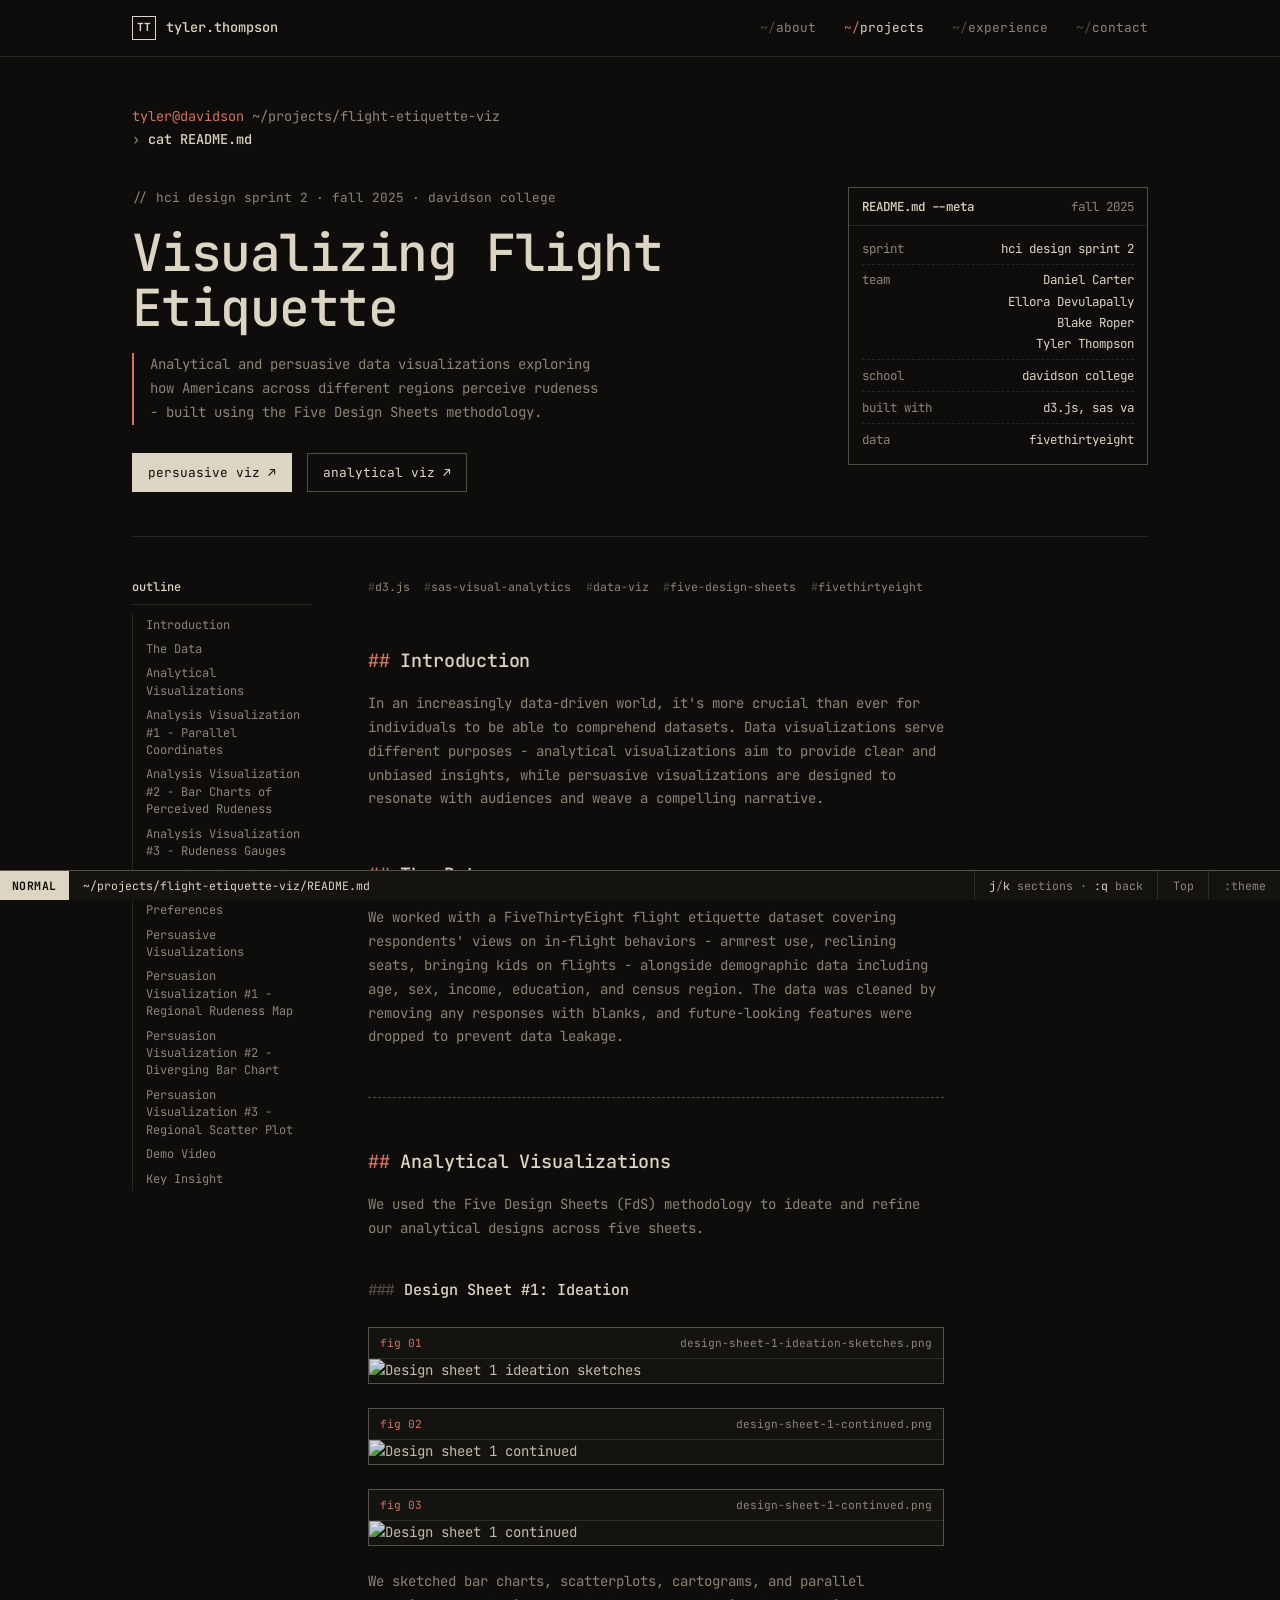
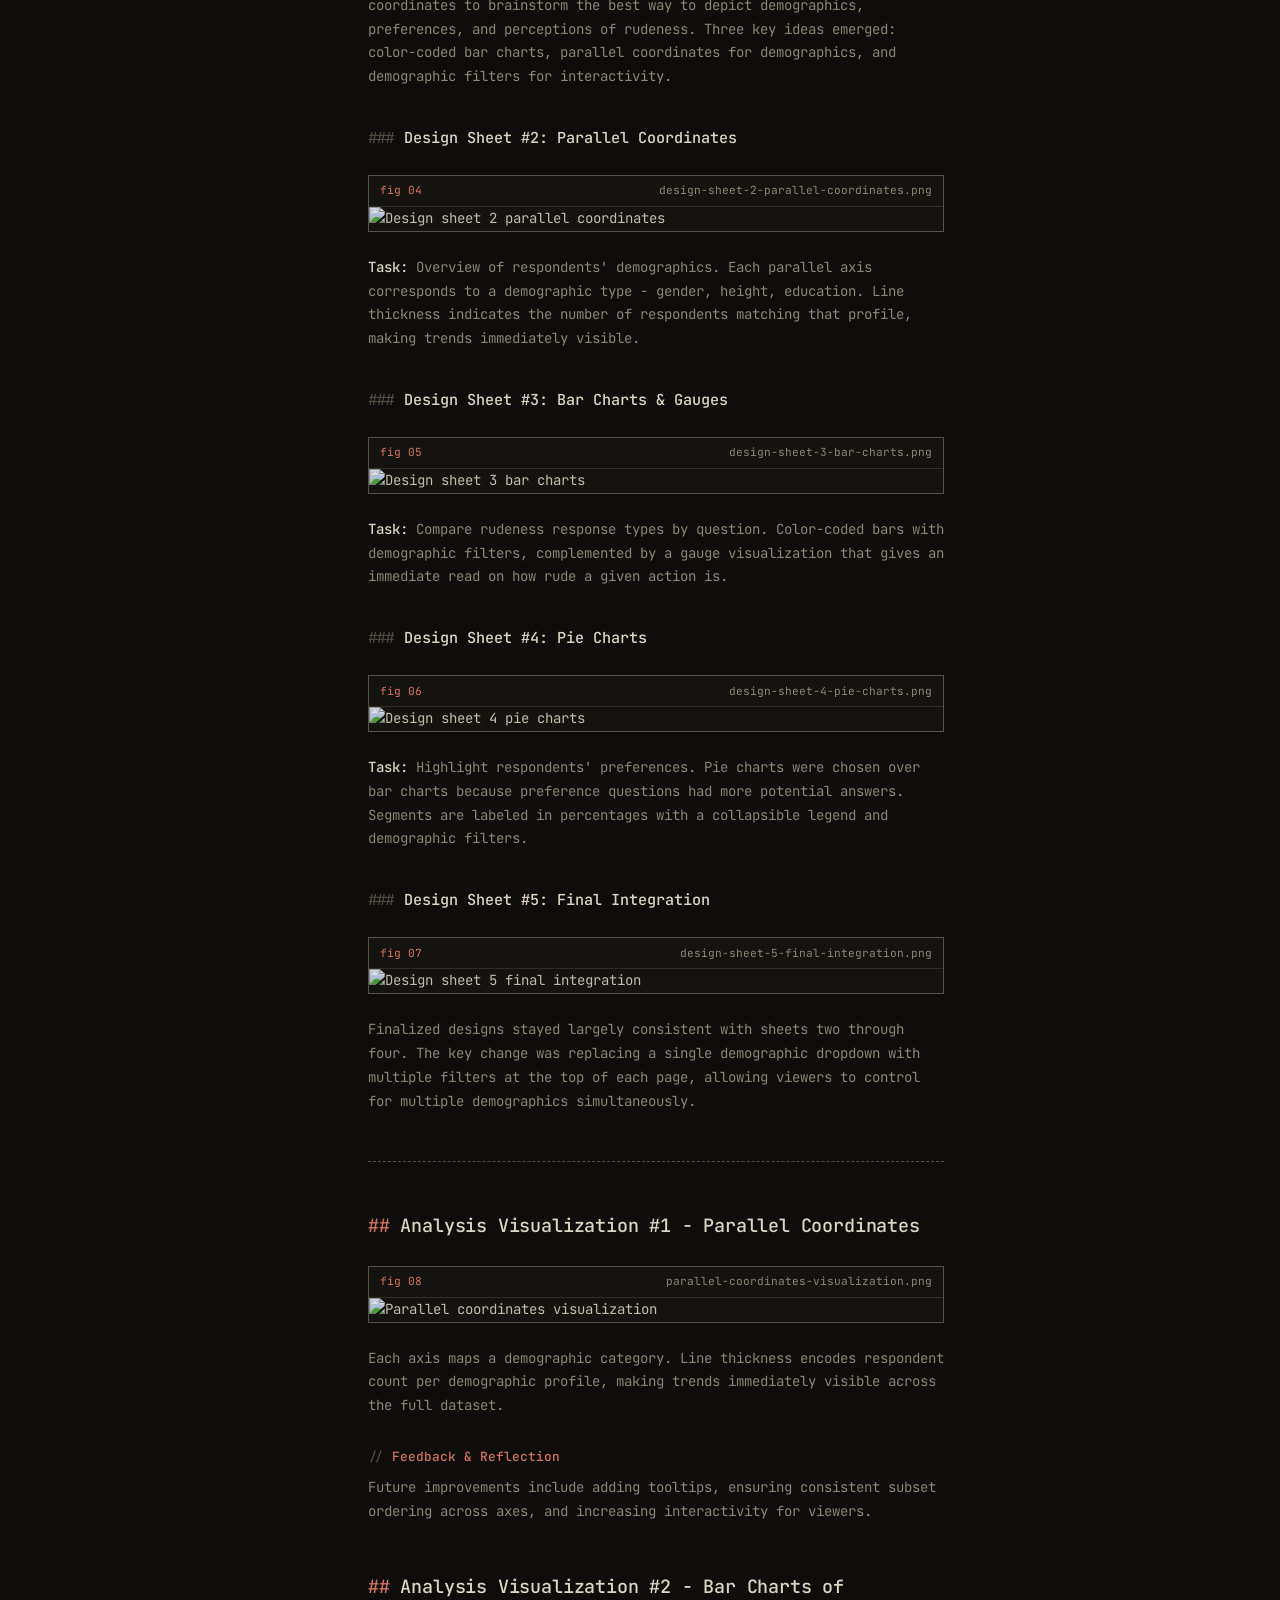
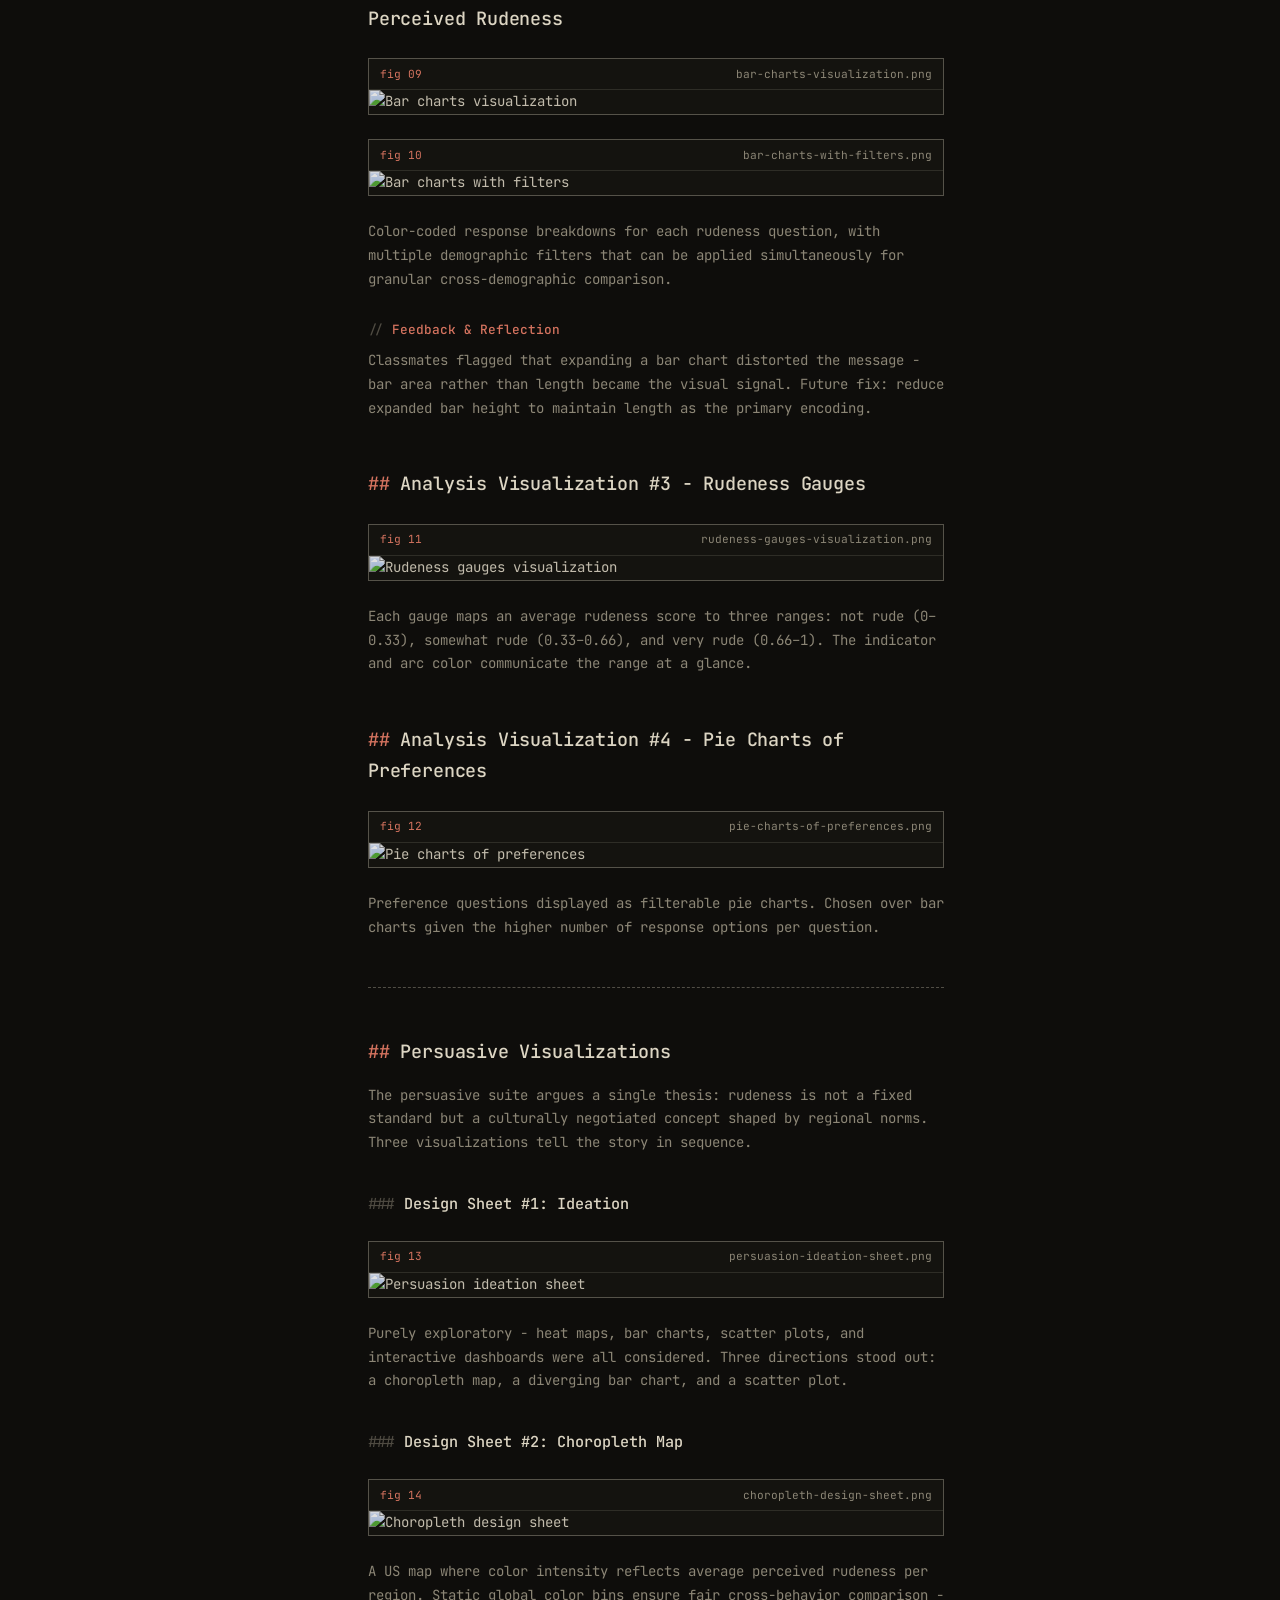
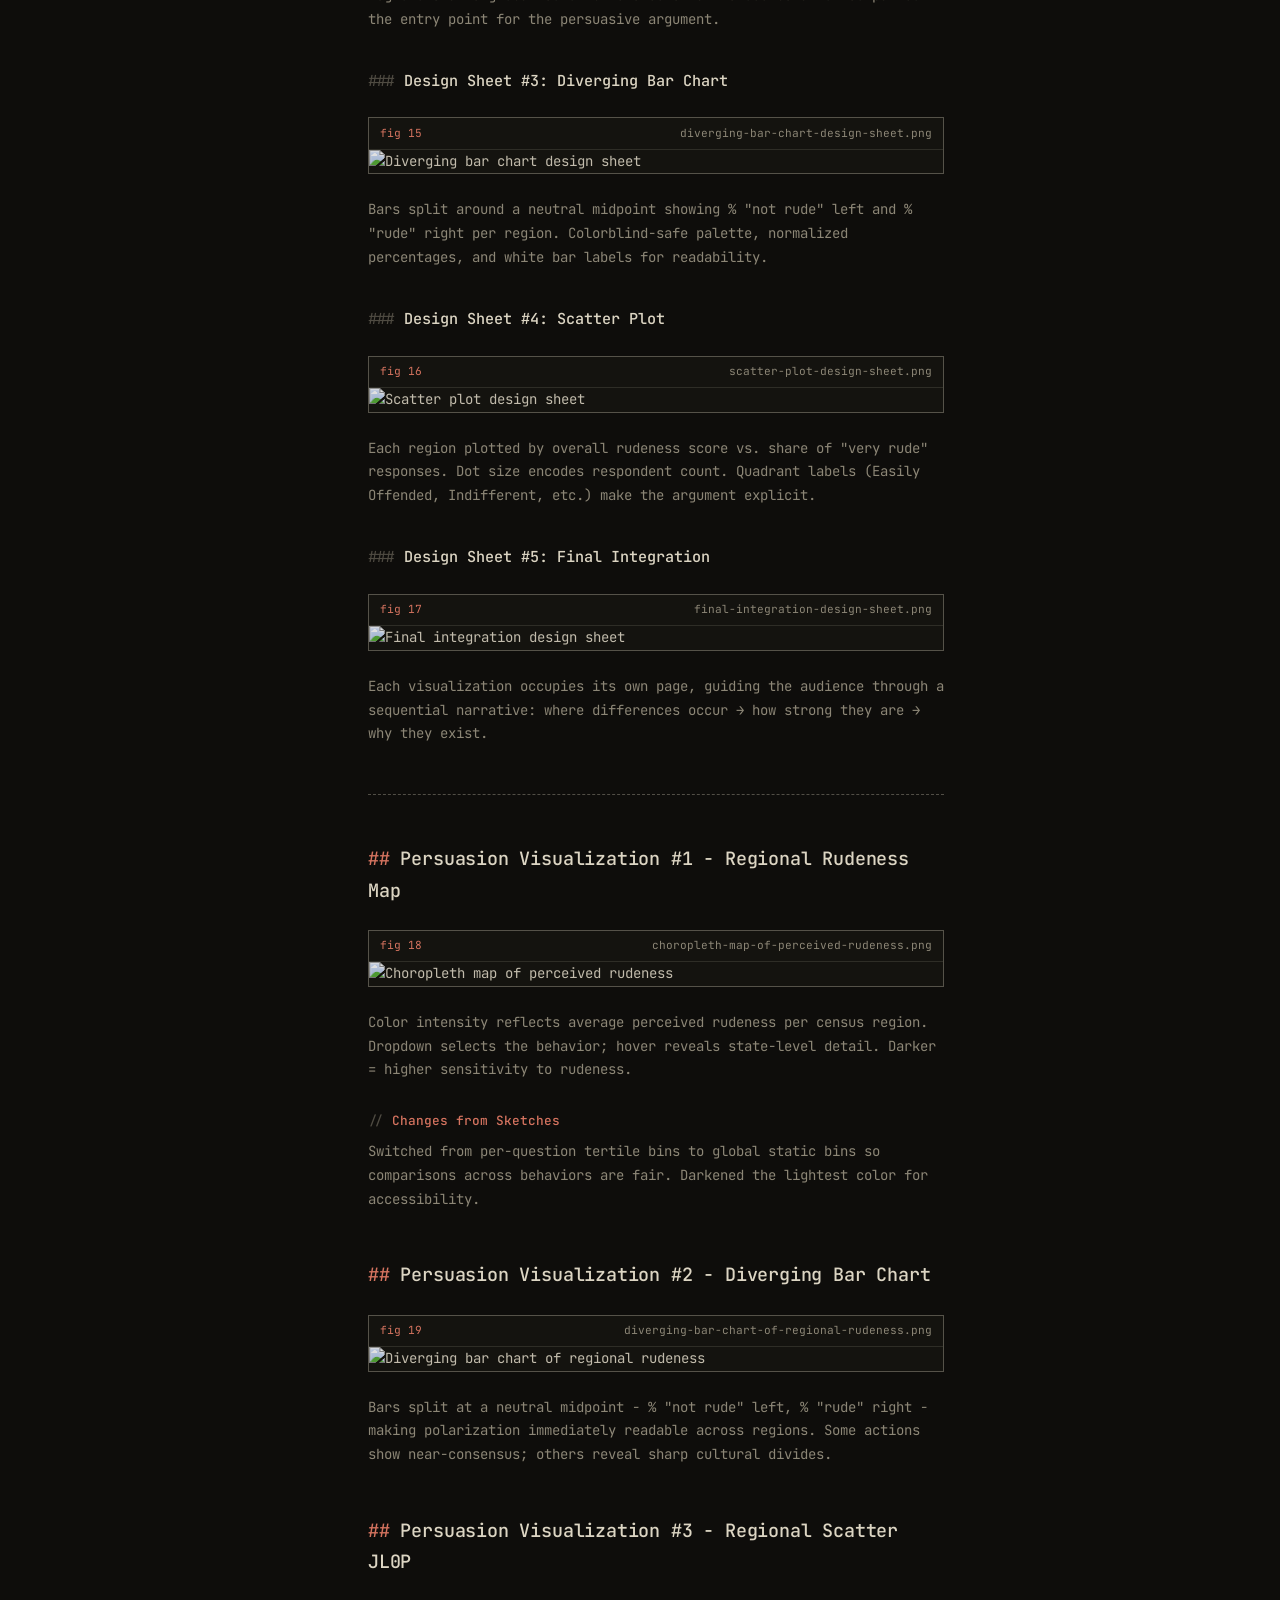
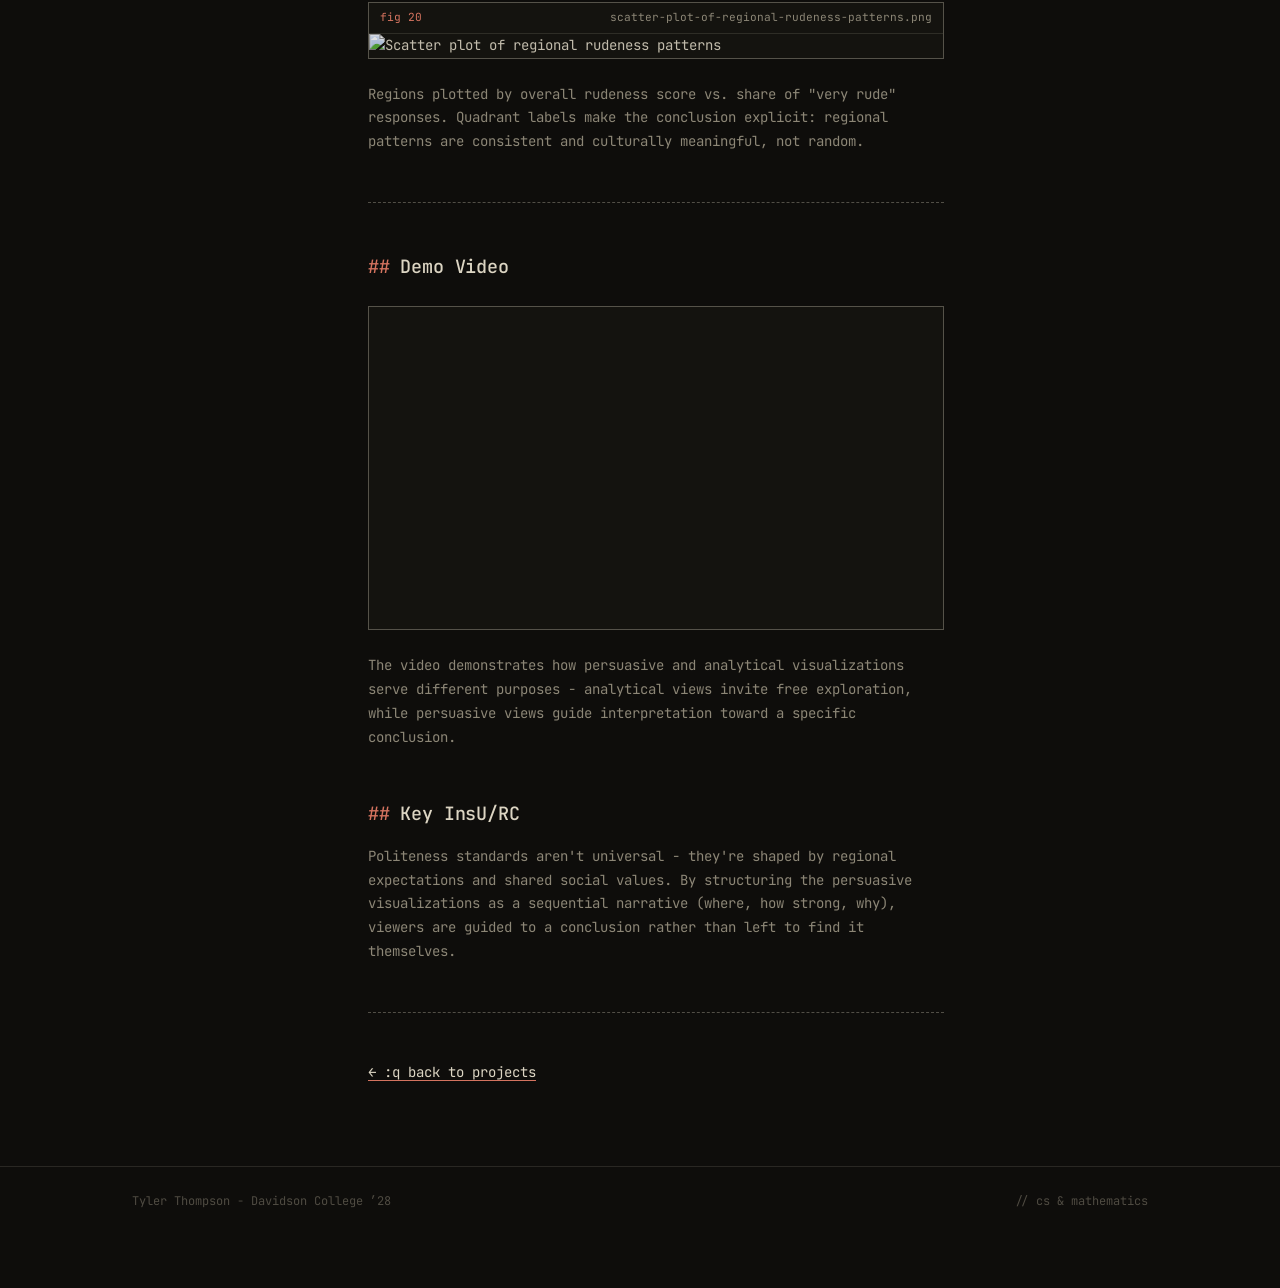
==== commit 556baf89: "Restyle project write-ups to match; share styles via site.css" ====
--- a/ds2.html
+++ b/ds2.html
@@ -4,276 +4,198 @@
 <meta charset="UTF-8">
 <meta name="viewport" content="width=device-width, initial-scale=1.0">
 <title>Flight Etiquette Data Visualization - Tyler Thompson</title>
+<meta name="description" content="Analytical and persuasive data visualizations exploring how Americans across different regions perceive rudeness on flights.">
 <link rel="preconnect" href="https://fonts.googleapis.com">
 <link rel="preconnect" href="https://fonts.gstatic.com" crossorigin>
-<link href="https://fonts.googleapis.com/css2?family=Instrument+Serif:ital@0;1&family=DM+Sans:wght@300;400;500&display=swap" rel="stylesheet">
-<style>
-  *, *::before, *::after { box-sizing: border-box; margin: 0; padding: 0; }
-  :root {
-    --cream: #F5F2EC;
-    --warm-white: #FAFAF7;
-    --ink: #1A1A18;
-    --ink-muted: #6B6B65;
-    --ink-faint: #B0AFA8;
-    --accent: #8B6F47;
-    --accent-light: #C4A882;
-    --border: rgba(26,26,24,0.10);
-    --serif: 'Instrument Serif', Georgia, serif;
-    --sans: 'DM Sans', system-ui, sans-serif;
-  }
-  html { scroll-behavior: smooth; }
-  body { background: var(--warm-white); color: var(--ink); font-family: var(--sans); font-weight: 300; line-height: 1.6; -webkit-font-smoothing: antialiased; }
-  nav { position: fixed; top: 0; left: 0; right: 0; z-index: 100; display: flex; align-items: center; justify-content: space-between; padding: 1.25rem 3rem; background: rgba(250,250,247,0.88); backdrop-filter: blur(12px); border-bottom: 1px solid var(--border); }
-  .nav-name { font-family: var(--serif); font-size: 1.1rem; color: var(--ink); text-decoration: none; }
-  .nav-back { font-size: 0.8rem; font-weight: 400; letter-spacing: 0.08em; text-transform: uppercase; color: var(--ink-muted); text-decoration: none; transition: color 0.2s; }
-  .nav-back:hover { color: var(--ink); }
-  .hero { padding: 9rem 3rem 4rem; max-width: 800px; margin: 0 auto; }
-  .hero-label { font-size: 0.75rem; font-weight: 400; letter-spacing: 0.12em; text-transform: uppercase; color: var(--accent); margin-bottom: 1.25rem; }
-  .hero h1 { font-family: var(--serif); font-size: clamp(2.5rem, 5vw, 4rem); line-height: 1.05; margin-bottom: 1.25rem; }
-  .hero h1 em { font-style: italic; color: var(--accent); }
-  .hero-meta { font-size: 0.8rem; letter-spacing: 0.06em; text-transform: uppercase; color: var(--ink-faint); margin-bottom: 2rem; }
-  .hero-desc { font-size: 1.05rem; color: var(--ink-muted); line-height: 1.8; border-left: 2px solid var(--accent-light); padding-left: 1.25rem; }
-  .demo-bar { background: var(--cream); border-top: 1px solid var(--border); border-bottom: 1px solid var(--border); padding: 1.25rem 3rem; }
-  .demo-bar-inner { max-width: 720px; margin: 0 auto; display: flex; gap: 1.5rem; align-items: center; flex-wrap: wrap; }
-  .demo-label { font-size: 0.72rem; letter-spacing: 0.1em; text-transform: uppercase; color: var(--ink-faint); }
-  .demo-link { display: inline-flex; align-items: center; gap: 0.4rem; font-size: 0.8rem; font-weight: 400; letter-spacing: 0.06em; text-transform: uppercase; color: var(--ink); text-decoration: none; border: 1px solid var(--border); padding: 0.5rem 1rem; transition: background 0.2s, border-color 0.2s; }
-  .demo-link:hover { background: var(--ink); color: var(--warm-white); border-color: var(--ink); }
-  article { max-width: 720px; margin: 0 auto; padding: 4rem 3rem 6rem; }
-  article h2 { font-family: var(--serif); font-size: 1.75rem; line-height: 1.15; color: var(--ink); margin: 3rem 0 1rem; }
-  article h3 { font-family: var(--serif); font-size: 1.3rem; color: var(--ink); margin: 2.5rem 0 0.75rem; }
-  article h4 { font-family: var(--sans); font-size: 0.85rem; font-weight: 500; letter-spacing: 0.06em; text-transform: uppercase; color: var(--accent); margin: 2rem 0 0.5rem; }
-  article p { font-size: 1rem; color: var(--ink-muted); line-height: 1.85; margin-bottom: 1.25rem; }
-  article ul { margin: 0 0 1.25rem 1.25rem; }
-  article ul li { font-size: 1rem; color: var(--ink-muted); line-height: 1.75; margin-bottom: 0.5rem; }
-  article strong { color: var(--ink); font-weight: 500; }
-  article em { font-style: italic; }
-  article a { color: var(--accent); text-decoration: underline; text-underline-offset: 2px; }
-  .section-divider { border: none; border-top: 1px solid var(--border); margin: 3rem 0; }
-  .tag-row { display: flex; flex-wrap: wrap; gap: 0.5rem; margin-bottom: 3rem; }
-  .tag { font-size: 0.68rem; font-weight: 400; letter-spacing: 0.06em; text-transform: uppercase; color: var(--accent); border: 1px solid var(--accent-light); padding: 0.3rem 0.7rem; }
-  .article-img { width: 100%; margin: 1.5rem 0; border: 1px solid var(--border); }
-  .article-img img { width: 100%; height: auto; display: block; }
-  .video-wrap { position: relative; padding-bottom: 56.25%; height: 0; overflow: hidden; margin: 1.5rem 0; }
-  .video-wrap iframe { position: absolute; top: 0; left: 0; width: 100%; height: 100%; border: none; }
-  @media (max-width: 768px) { nav { padding: 1rem 1.5rem; } .hero, article { padding-left: 1.5rem; padding-right: 1.5rem; } .demo-bar { padding: 1rem 1.5rem; } }
-
-  body { cursor: none; }
-  a, button { cursor: none; }
-  .cursor-dot {
-    position: fixed;
-    width: 6px;
-    height: 6px;
-    background: var(--accent);
-    border-radius: 50%;
-    pointer-events: none;
-    z-index: 9999;
-    transform: translate(-50%, -50%);
-  }
-  .cursor-ring {
-    position: fixed;
-    width: 28px;
-    height: 28px;
-    border: 1px solid var(--accent-light);
-    border-radius: 50%;
-    pointer-events: none;
-    z-index: 9998;
-    transform: translate(-50%, -50%);
-    transition: width 0.2s, height 0.2s, border-color 0.2s;
-  }
-  .reveal {
-    opacity: 0;
-    transform: translateY(28px);
-    transition: opacity 0.7s ease, transform 0.7s ease;
-  }
-  .reveal.visible {
-    opacity: 1;
-    transform: translateY(0);
-  }
-</style>
+<link href="https://fonts.googleapis.com/css2?family=JetBrains+Mono:ital,wght@0,300;0,400;0,500;0,700;1,400&display=swap" rel="stylesheet">
+<script>
+  document.documentElement.classList.add('js');
+  try { const t = localStorage.getItem('theme'); if (t) document.documentElement.dataset.theme = t; } catch (e) {}
+</script>
+<link rel="stylesheet" href="site.css">
 </head>
 <body>
-<div class="cursor-dot" id="cursor-dot"></div>
-<div class="cursor-ring" id="cursor-ring"></div>
 
 <nav>
-  <a href="index.html" class="nav-name">Tyler Thompson</a>
-  <a href="index.html#projects" class="nav-back">&larr; Back to projects</a>
+  <div class="wrap">
+    <a href="index.html" class="brand" aria-label="Tyler Thompson, home">
+      <span class="brand-mark">TT</span><span class="brand-name">tyler.thompson</span>
+    </a>
+    <ul class="nav-links">
+      <li><a href="index.html#about">about</a></li>
+      <li><a href="index.html#projects" class="active">projects</a></li>
+      <li><a href="index.html#experience">experience</a></li>
+      <li><a href="index.html#contact">contact</a></li>
+    </ul>
+  </div>
 </nav>
 
-<div class="hero reveal">
-  <p class="hero-label">HCI Design Sprint 2 - Fall 2025</p>
-  <h1>Visualizing Flight <em>Etiquette</em></h1>
-  <p class="hero-meta">Daniel Carter, Ellora Devulapally, Blake Roper, Tyler Thompson - Davidson College</p>
-  <p class="hero-desc">Analytical and persuasive data visualizations exploring how Americans across different regions perceive rudeness - built using the Five Design Sheets methodology.</p>
+<main class="wrap">
+
+<header class="wu-head">
+  <div class="prompt"><span class="who">tyler@davidson</span> <span class="path">~/projects/flight-etiquette-viz</span><span class="cmd">cat README.md</span></div>
+  <div class="out">
+    <p class="wu-comment">// hci design sprint 2 &middot; fall 2025 &middot; davidson college</p>
+    <h1 class="wu-title" aria-label="Visualizing Flight Etiquette"><span id="wu-title-text" aria-hidden="true">Visualizing Flight Etiquette</span><span class="cursor" id="wu-cursor" aria-hidden="true"></span></h1>
+    <p class="wu-lede">Analytical and persuasive data visualizations exploring how Americans across different regions perceive rudeness - built using the Five Design Sheets methodology.</p>
+    <div class="hero-actions">
+      <a class="btn primary" href="https://ellloraa.github.io/FDS-DS2/" target="_blank" rel="noopener">persuasive viz &nearr;</a>
+      <a class="btn" href="https://vfl-050.engage.sas.com/SASVisualAnalytics/?reportUri=%2Freports%2Freports%2Fe27bb49d-7953-48e9-8492-feaa818d7e62&amp;sso_guest=true&amp;sas-welcome=false" target="_blank" rel="noopener">analytical viz &nearr;</a>
+    </div>
+  </div>
+  <aside class="readout out" aria-label="Project details">
+    <div class="readout-head"><span>README.md --meta</span><span>fall 2025</span></div>
+    <dl>
+      <div class="row"><dt>sprint</dt><dd>hci design sprint 2</dd></div>
+      <div class="row"><dt>team</dt><dd>Daniel Carter<br>Ellora Devulapally<br>Blake Roper<br>Tyler Thompson</dd></div>
+      <div class="row"><dt>school</dt><dd>davidson college</dd></div>
+      <div class="row"><dt>built with</dt><dd>d3.js, sas va</dd></div>
+      <div class="row"><dt>data</dt><dd>fivethirtyeight</dd></div>
+    </dl>
+  </aside>
+</header>
+
+<div class="wu-body">
+  <aside class="outline" aria-label="Sections">
+    <div class="outline-head">outline</div>
+    <ol id="outline"></ol>
+  </aside>
+
+  <article class="prose">
+    <div class="tags">
+      <span>d3.js</span><span>sas-visual-analytics</span><span>data-viz</span><span>five-design-sheets</span><span>fivethirtyeight</span>
+    </div>
+
+    <h2>Introduction</h2>
+    <p>In an increasingly data-driven world, it's more crucial than ever for individuals to be able to comprehend datasets. Data visualizations serve different purposes - analytical visualizations aim to provide clear and unbiased insights, while persuasive visualizations are designed to resonate with audiences and weave a compelling narrative.</p>
+
+    <h2>The Data</h2>
+    <p>We worked with a FiveThirtyEight flight etiquette dataset covering respondents' views on in-flight behaviors - armrest use, reclining seats, bringing kids on flights - alongside demographic data including age, sex, income, education, and census region. The data was cleaned by removing any responses with blanks, and future-looking features were dropped to prevent data leakage.</p>
+
+    <hr>
+
+    <h2>Analytical Visualizations</h2>
+    <p>We used the Five Design Sheets (FdS) methodology to ideate and refine our analytical designs across five sheets.</p>
+
+    <h3>Design Sheet #1: Ideation</h3>
+    <figure class="shot"><img loading="lazy" src="https://tylerthompson.dcreate.domains/wp-content/uploads/2025/12/image-23-754x1024.png" alt="Design sheet 1 ideation sketches"></figure>
+    <figure class="shot"><img loading="lazy" src="https://tylerthompson.dcreate.domains/wp-content/uploads/2025/12/image-24-632x1024.png" alt="Design sheet 1 continued"></figure>
+    <figure class="shot"><img loading="lazy" src="https://tylerthompson.dcreate.domains/wp-content/uploads/2025/12/image-25-757x1024.png" alt="Design sheet 1 continued"></figure>
+    <p>We sketched bar charts, scatterplots, cartograms, and parallel coordinates to brainstorm the best way to depict demographics, preferences, and perceptions of rudeness. Three key ideas emerged: color-coded bar charts, parallel coordinates for demographics, and demographic filters for interactivity.</p>
+
+    <h3>Design Sheet #2: Parallel Coordinates</h3>
+    <figure class="shot"><img loading="lazy" src="https://tylerthompson.dcreate.domains/wp-content/uploads/2025/12/image-26-865x1024.png" alt="Design sheet 2 parallel coordinates"></figure>
+    <p><strong>Task:</strong> Overview of respondents' demographics. Each parallel axis corresponds to a demographic type - gender, height, education. Line thickness indicates the number of respondents matching that profile, making trends immediately visible.</p>
+
+    <h3>Design Sheet #3: Bar Charts &amp; Gauges</h3>
+    <figure class="shot"><img loading="lazy" src="https://tylerthompson.dcreate.domains/wp-content/uploads/2025/12/image-27-748x1024.png" alt="Design sheet 3 bar charts"></figure>
+    <p><strong>Task:</strong> Compare rudeness response types by question. Color-coded bars with demographic filters, complemented by a gauge visualization that gives an immediate read on how rude a given action is.</p>
+
+    <h3>Design Sheet #4: Pie Charts</h3>
+    <figure class="shot"><img loading="lazy" src="https://tylerthompson.dcreate.domains/wp-content/uploads/2025/12/image-28-773x1024.png" alt="Design sheet 4 pie charts"></figure>
+    <p><strong>Task:</strong> Highlight respondents' preferences. Pie charts were chosen over bar charts because preference questions had more potential answers. Segments are labeled in percentages with a collapsible legend and demographic filters.</p>
+
+    <h3>Design Sheet #5: Final Integration</h3>
+    <figure class="shot"><img loading="lazy" src="https://tylerthompson.dcreate.domains/wp-content/uploads/2025/12/image-29-765x1024.png" alt="Design sheet 5 final integration"></figure>
+    <p>Finalized designs stayed largely consistent with sheets two through four. The key change was replacing a single demographic dropdown with multiple filters at the top of each page, allowing viewers to control for multiple demographics simultaneously.</p>
+
+    <hr>
+
+    <h2>Analysis Visualization #1 - Parallel Coordinates</h2>
+    <figure class="shot"><img loading="lazy" src="https://tylerthompson.dcreate.domains/wp-content/uploads/2025/12/image-30-1024x495.png" alt="Parallel coordinates visualization"></figure>
+    <p>Each axis maps a demographic category. Line thickness encodes respondent count per demographic profile, making trends immediately visible across the full dataset.</p>
+    <h4>Feedback &amp; Reflection</h4>
+    <p>Future improvements include adding tooltips, ensuring consistent subset ordering across axes, and increasing interactivity for viewers.</p>
+
+    <h2>Analysis Visualization #2 - Bar Charts of Perceived Rudeness</h2>
+    <figure class="shot"><img loading="lazy" src="https://tylerthompson.dcreate.domains/wp-content/uploads/2025/12/image-31-1024x496.png" alt="Bar charts visualization"></figure>
+    <figure class="shot"><img loading="lazy" src="https://tylerthompson.dcreate.domains/wp-content/uploads/2025/12/image-32-1024x523.png" alt="Bar charts with filters"></figure>
+    <p>Color-coded response breakdowns for each rudeness question, with multiple demographic filters that can be applied simultaneously for granular cross-demographic comparison.</p>
+    <h4>Feedback &amp; Reflection</h4>
+    <p>Classmates flagged that expanding a bar chart distorted the message - bar area rather than length became the visual signal. Future fix: reduce expanded bar height to maintain length as the primary encoding.</p>
+
+    <h2>Analysis Visualization #3 - Rudeness Gauges</h2>
+    <figure class="shot"><img loading="lazy" src="https://tylerthompson.dcreate.domains/wp-content/uploads/2025/12/image-33-1024x480.png" alt="Rudeness gauges visualization"></figure>
+    <p>Each gauge maps an average rudeness score to three ranges: not rude (0–0.33), somewhat rude (0.33–0.66), and very rude (0.66–1). The indicator and arc color communicate the range at a glance.</p>
+
+    <h2>Analysis Visualization #4 - Pie Charts of Preferences</h2>
+    <figure class="shot"><img loading="lazy" src="https://tylerthompson.dcreate.domains/wp-content/uploads/2025/12/image-34-1024x446.png" alt="Pie charts of preferences"></figure>
+    <p>Preference questions displayed as filterable pie charts. Chosen over bar charts given the higher number of response options per question.</p>
+
+    <hr>
+
+    <h2>Persuasive Visualizations</h2>
+    <p>The persuasive suite argues a single thesis: rudeness is not a fixed standard but a culturally negotiated concept shaped by regional norms. Three visualizations tell the story in sequence.</p>
+
+    <h3>Design Sheet #1: Ideation</h3>
+    <figure class="shot"><img loading="lazy" src="https://tylerthompson.dcreate.domains/wp-content/uploads/2025/12/image-35-1024x791.png" alt="Persuasion ideation sheet"></figure>
+    <p>Purely exploratory - heat maps, bar charts, scatter plots, and interactive dashboards were all considered. Three directions stood out: a choropleth map, a diverging bar chart, and a scatter plot.</p>
+
+    <h3>Design Sheet #2: Choropleth Map</h3>
+    <figure class="shot"><img loading="lazy" src="https://tylerthompson.dcreate.domains/wp-content/uploads/2025/12/image-36-789x1024.png" alt="Choropleth design sheet"></figure>
+    <p>A US map where color intensity reflects average perceived rudeness per region. Static global color bins ensure fair cross-behavior comparison - the entry point for the persuasive argument.</p>
+
+    <h3>Design Sheet #3: Diverging Bar Chart</h3>
+    <figure class="shot"><img loading="lazy" src="https://tylerthompson.dcreate.domains/wp-content/uploads/2025/12/image-37-780x1024.png" alt="Diverging bar chart design sheet"></figure>
+    <p>Bars split around a neutral midpoint showing % "not rude" left and % "rude" right per region. Colorblind-safe palette, normalized percentages, and white bar labels for readability.</p>
+
+    <h3>Design Sheet #4: Scatter Plot</h3>
+    <figure class="shot"><img loading="lazy" src="https://tylerthompson.dcreate.domains/wp-content/uploads/2025/12/image-38-808x1024.png" alt="Scatter plot design sheet"></figure>
+    <p>Each region plotted by overall rudeness score vs. share of "very rude" responses. Dot size encodes respondent count. Quadrant labels (Easily Offended, Indifferent, etc.) make the argument explicit.</p>
+
+    <h3>Design Sheet #5: Final Integration</h3>
+    <figure class="shot"><img loading="lazy" src="https://tylerthompson.dcreate.domains/wp-content/uploads/2025/12/image-39-816x1024.png" alt="Final integration design sheet"></figure>
+    <p>Each visualization occupies its own page, guiding the audience through a sequential narrative: where differences occur → how strong they are → why they exist.</p>
+
+    <hr>
+
+    <h2>Persuasion Visualization #1 - Regional Rudeness Map</h2>
+    <figure class="shot"><img loading="lazy" src="https://tylerthompson.dcreate.domains/wp-content/uploads/2025/12/image-40-1024x537.png" alt="Choropleth map of perceived rudeness"></figure>
+    <p>Color intensity reflects average perceived rudeness per census region. Dropdown selects the behavior; hover reveals state-level detail. Darker = higher sensitivity to rudeness.</p>
+    <h4>Changes from Sketches</h4>
+    <p>Switched from per-question tertile bins to global static bins so comparisons across behaviors are fair. Darkened the lightest color for accessibility.</p>
+
+    <h2>Persuasion Visualization #2 - Diverging Bar Chart</h2>
+    <figure class="shot"><img loading="lazy" src="https://tylerthompson.dcreate.domains/wp-content/uploads/2025/12/image-41-1024x616.png" alt="Diverging bar chart of regional rudeness"></figure>
+    <p>Bars split at a neutral midpoint - % "not rude" left, % "rude" right - making polarization immediately readable across regions. Some actions show near-consensus; others reveal sharp cultural divides.</p>
+
+    <h2>Persuasion Visualization #3 - Regional Scatter Plot</h2>
+    <figure class="shot"><img loading="lazy" src="https://tylerthompson.dcreate.domains/wp-content/uploads/2025/12/image-42-1024x704.png" alt="Scatter plot of regional rudeness patterns"></figure>
+    <p>Regions plotted by overall rudeness score vs. share of "very rude" responses. Quadrant labels make the conclusion explicit: regional patterns are consistent and culturally meaningful, not random.</p>
+
+    <hr>
+
+    <h2>Demo Video</h2>
+    <figure class="shot video">
+      <iframe src="https://www.youtube.com/embed/XyBHEmy96Pg" title="Flight etiquette visualizations demo video" allowfullscreen loading="lazy"></iframe>
+    </figure>
+    <p>The video demonstrates how persuasive and analytical visualizations serve different purposes - analytical views invite free exploration, while persuasive views guide interpretation toward a specific conclusion.</p>
+
+    <h2>Key Insight</h2>
+    <p>Politeness standards aren't universal - they're shaped by regional expectations and shared social values. By structuring the persuasive visualizations as a sequential narrative (where, how strong, why), viewers are guided to a conclusion rather than left to find it themselves.</p>
+
+    <hr>
+    <p><a href="index.html#projects">&larr; :q back to projects</a></p>
+  </article>
 </div>
 
-<div class="demo-bar">
-  <div class="demo-bar-inner">
-    <span class="demo-label">Live demos</span>
-    <a class="demo-link" href="https://ellloraa.github.io/FDS-DS2/" target="_blank">Persuasive Visualizations &rarr;</a>
-    <a class="demo-link" href="https://vfl-050.engage.sas.com/SASVisualAnalytics/?reportUri=%2Freports%2Freports%2Fe27bb49d-7953-48e9-8492-feaa818d7e62&sso_guest=true&sas-welcome=false" target="_blank">Analytical Visualizations &rarr;</a>
+</main>
+
+<footer>
+  <div class="wrap">
+    <span>Tyler Thompson - Davidson College &rsquo;28</span>
+    <span>// cs &amp; mathematics</span>
   </div>
+</footer>
+
+<div class="bar" id="bar">
+  <span class="mode" id="bar-mode">NORMAL</span>
+  <span class="seg grow" id="bar-main"><span id="bar-path">~/projects/flight-etiquette-viz/README.md</span></span>
+  <span class="seg right hint"><kbd>j</kbd>/<kbd>k</kbd>&nbsp;sections &middot;&nbsp;<kbd>:q</kbd>&nbsp;back</span>
+  <span class="seg right pct" id="bar-pct">Top</span>
+  <button type="button" id="theme-btn" aria-label="Toggle light and dark theme">:theme</button>
 </div>
 
-<article class="reveal">
-  <div class="tag-row">
-    <span class="tag">D3.js</span>
-    <span class="tag">SAS Visual Analytics</span>
-    <span class="tag">Data Visualization</span>
-    <span class="tag">Five Design Sheets</span>
-    <span class="tag">FiveThirtyEight Dataset</span>
-  </div>
-
-  <h2>Introduction</h2>
-  <p>In an increasingly data-driven world, it's more crucial than ever for individuals to be able to comprehend datasets. Data visualizations serve different purposes - analytical visualizations aim to provide clear and unbiased insights, while persuasive visualizations are designed to resonate with audiences and weave a compelling narrative.</p>
-
-  <h2>The Data</h2>
-  <p>We worked with a FiveThirtyEight flight etiquette dataset covering respondents' views on in-flight behaviors - armrest use, reclining seats, bringing kids on flights - alongside demographic data including age, sex, income, education, and census region. The data was cleaned by removing any responses with blanks, and future-looking features were dropped to prevent data leakage.</p>
-
-  <hr class="section-divider">
-
-  <h2>Analytical Visualizations</h2>
-  <p>We used the Five Design Sheets (FdS) methodology to ideate and refine our analytical designs across five sheets.</p>
-
-  <h3>Design Sheet #1: Ideation</h3>
-  <div class="article-img"><img src="https://tylerthompson.dcreate.domains/wp-content/uploads/2025/12/image-23-754x1024.png" alt="Design sheet 1 ideation sketches"></div>
-  <div class="article-img"><img src="https://tylerthompson.dcreate.domains/wp-content/uploads/2025/12/image-24-632x1024.png" alt="Design sheet 1 continued"></div>
-  <div class="article-img"><img src="https://tylerthompson.dcreate.domains/wp-content/uploads/2025/12/image-25-757x1024.png" alt="Design sheet 1 continued"></div>
-  <p>We sketched bar charts, scatterplots, cartograms, and parallel coordinates to brainstorm the best way to depict demographics, preferences, and perceptions of rudeness. Three key ideas emerged: color-coded bar charts, parallel coordinates for demographics, and demographic filters for interactivity.</p>
-
-  <h3>Design Sheet #2: Parallel Coordinates</h3>
-  <div class="article-img"><img src="https://tylerthompson.dcreate.domains/wp-content/uploads/2025/12/image-26-865x1024.png" alt="Design sheet 2 parallel coordinates"></div>
-  <p><strong>Task:</strong> Overview of respondents' demographics. Each parallel axis corresponds to a demographic type - gender, height, education. Line thickness indicates the number of respondents matching that profile, making trends immediately visible.</p>
-
-  <h3>Design Sheet #3: Bar Charts &amp; Gauges</h3>
-  <div class="article-img"><img src="https://tylerthompson.dcreate.domains/wp-content/uploads/2025/12/image-27-748x1024.png" alt="Design sheet 3 bar charts"></div>
-  <p><strong>Task:</strong> Compare rudeness response types by question. Color-coded bars with demographic filters, complemented by a gauge visualization that gives an immediate read on how rude a given action is.</p>
-
-  <h3>Design Sheet #4: Pie Charts</h3>
-  <div class="article-img"><img src="https://tylerthompson.dcreate.domains/wp-content/uploads/2025/12/image-28-773x1024.png" alt="Design sheet 4 pie charts"></div>
-  <p><strong>Task:</strong> Highlight respondents' preferences. Pie charts were chosen over bar charts because preference questions had more potential answers. Segments are labeled in percentages with a collapsible legend and demographic filters.</p>
-
-  <h3>Design Sheet #5: Final Integration</h3>
-  <div class="article-img"><img src="https://tylerthompson.dcreate.domains/wp-content/uploads/2025/12/image-29-765x1024.png" alt="Design sheet 5 final integration"></div>
-  <p>Finalized designs stayed largely consistent with sheets two through four. The key change was replacing a single demographic dropdown with multiple filters at the top of each page, allowing viewers to control for multiple demographics simultaneously.</p>
-
-  <hr class="section-divider">
-
-  <h2>Analysis Visualization #1 - Parallel Coordinates</h2>
-  <div class="article-img"><img src="https://tylerthompson.dcreate.domains/wp-content/uploads/2025/12/image-30-1024x495.png" alt="Parallel coordinates visualization"></div>
-  <p>Each axis maps a demographic category. Line thickness encodes respondent count per demographic profile, making trends immediately visible across the full dataset.</p>
-  <h4>Feedback &amp; Reflection</h4>
-  <p>Future improvements include adding tooltips, ensuring consistent subset ordering across axes, and increasing interactivity for viewers.</p>
-
-  <h2>Analysis Visualization #2 - Bar Charts of Perceived Rudeness</h2>
-  <div class="article-img"><img src="https://tylerthompson.dcreate.domains/wp-content/uploads/2025/12/image-31-1024x496.png" alt="Bar charts visualization"></div>
-  <div class="article-img"><img src="https://tylerthompson.dcreate.domains/wp-content/uploads/2025/12/image-32-1024x523.png" alt="Bar charts with filters"></div>
-  <p>Color-coded response breakdowns for each rudeness question, with multiple demographic filters that can be applied simultaneously for granular cross-demographic comparison.</p>
-  <h4>Feedback &amp; Reflection</h4>
-  <p>Classmates flagged that expanding a bar chart distorted the message - bar area rather than length became the visual signal. Future fix: reduce expanded bar height to maintain length as the primary encoding.</p>
-
-  <h2>Analysis Visualization #3 - Rudeness Gauges</h2>
-  <div class="article-img"><img src="https://tylerthompson.dcreate.domains/wp-content/uploads/2025/12/image-33-1024x480.png" alt="Rudeness gauges visualization"></div>
-  <p>Each gauge maps an average rudeness score to three ranges: not rude (0–0.33), somewhat rude (0.33–0.66), and very rude (0.66–1). The indicator and arc color communicate the range at a glance.</p>
-
-  <h2>Analysis Visualization #4 - Pie Charts of Preferences</h2>
-  <div class="article-img"><img src="https://tylerthompson.dcreate.domains/wp-content/uploads/2025/12/image-34-1024x446.png" alt="Pie charts of preferences"></div>
-  <p>Preference questions displayed as filterable pie charts. Chosen over bar charts given the higher number of response options per question.</p>
-
-  <hr class="section-divider">
-
-  <h2>Persuasive Visualizations</h2>
-  <p>The persuasive suite argues a single thesis: rudeness is not a fixed standard but a culturally negotiated concept shaped by regional norms. Three visualizations tell the story in sequence.</p>
-
-  <h3>Design Sheet #1: Ideation</h3>
-  <div class="article-img"><img src="https://tylerthompson.dcreate.domains/wp-content/uploads/2025/12/image-35-1024x791.png" alt="Persuasion ideation sheet"></div>
-  <p>Purely exploratory - heat maps, bar charts, scatter plots, and interactive dashboards were all considered. Three directions stood out: a choropleth map, a diverging bar chart, and a scatter plot.</p>
-
-  <h3>Design Sheet #2: Choropleth Map</h3>
-  <div class="article-img"><img src="https://tylerthompson.dcreate.domains/wp-content/uploads/2025/12/image-36-789x1024.png" alt="Choropleth design sheet"></div>
-  <p>A US map where color intensity reflects average perceived rudeness per region. Static global color bins ensure fair cross-behavior comparison - the entry point for the persuasive argument.</p>
-
-  <h3>Design Sheet #3: Diverging Bar Chart</h3>
-  <div class="article-img"><img src="https://tylerthompson.dcreate.domains/wp-content/uploads/2025/12/image-37-780x1024.png" alt="Diverging bar chart design sheet"></div>
-  <p>Bars split around a neutral midpoint showing % "not rude" left and % "rude" right per region. Colorblind-safe palette, normalized percentages, and white bar labels for readability.</p>
-
-  <h3>Design Sheet #4: Scatter Plot</h3>
-  <div class="article-img"><img src="https://tylerthompson.dcreate.domains/wp-content/uploads/2025/12/image-38-808x1024.png" alt="Scatter plot design sheet"></div>
-  <p>Each region plotted by overall rudeness score vs. share of "very rude" responses. Dot size encodes respondent count. Quadrant labels (Easily Offended, Indifferent, etc.) make the argument explicit.</p>
-
-  <h3>Design Sheet #5: Final Integration</h3>
-  <div class="article-img"><img src="https://tylerthompson.dcreate.domains/wp-content/uploads/2025/12/image-39-816x1024.png" alt="Final integration design sheet"></div>
-  <p>Each visualization occupies its own page, guiding the audience through a sequential narrative: where differences occur → how strong they are → why they exist.</p>
-
-  <hr class="section-divider">
-
-  <h2>Persuasion Visualization #1 - Regional Rudeness Map</h2>
-  <div class="article-img"><img src="https://tylerthompson.dcreate.domains/wp-content/uploads/2025/12/image-40-1024x537.png" alt="Choropleth map of perceived rudeness"></div>
-  <p>Color intensity reflects average perceived rudeness per census region. Dropdown selects the behavior; hover reveals state-level detail. Darker = higher sensitivity to rudeness.</p>
-  <h4>Changes from Sketches</h4>
-  <p>Switched from per-question tertile bins to global static bins so comparisons across behaviors are fair. Darkened the lightest color for accessibility.</p>
-
-  <h2>Persuasion Visualization #2 - Diverging Bar Chart</h2>
-  <div class="article-img"><img src="https://tylerthompson.dcreate.domains/wp-content/uploads/2025/12/image-41-1024x616.png" alt="Diverging bar chart of regional rudeness"></div>
-  <p>Bars split at a neutral midpoint - % "not rude" left, % "rude" right - making polarization immediately readable across regions. Some actions show near-consensus; others reveal sharp cultural divides.</p>
-
-  <h2>Persuasion Visualization #3 - Regional Scatter Plot</h2>
-  <div class="article-img"><img src="https://tylerthompson.dcreate.domains/wp-content/uploads/2025/12/image-42-1024x704.png" alt="Scatter plot of regional rudeness patterns"></div>
-  <p>Regions plotted by overall rudeness score vs. share of "very rude" responses. Quadrant labels make the conclusion explicit: regional patterns are consistent and culturally meaningful, not random.</p>
-
-  <hr class="section-divider">
-
-  <h2>Demo Video</h2>
-  <div class="video-wrap">
-    <iframe src="https://www.youtube.com/embed/XyBHEmy96Pg" allowfullscreen></iframe>
-  </div>
-  <p>The video demonstrates how persuasive and analytical visualizations serve different purposes - analytical views invite free exploration, while persuasive views guide interpretation toward a specific conclusion.</p>
-
-  <h2>Key Insight</h2>
-  <p>Politeness standards aren't universal - they're shaped by regional expectations and shared social values. By structuring the persuasive visualizations as a sequential narrative (where, how strong, why), viewers are guided to a conclusion rather than left to find it themselves.</p>
-
-</article>
-<script>
-const dot = document.getElementById('cursor-dot');
-const ring = document.getElementById('cursor-ring');
-let mx = 0, my = 0, rx = 0, ry = 0;
-document.addEventListener('mousemove', e => {
-  mx = e.clientX; my = e.clientY;
-  dot.style.left = mx + 'px';
-  dot.style.top = my + 'px';
-});
-function animateCursor() {
-  rx += (mx - rx) * 0.12;
-  ry += (my - ry) * 0.12;
-  ring.style.left = rx + 'px';
-  ring.style.top = ry + 'px';
-  requestAnimationFrame(animateCursor);
-}
-animateCursor();
-document.querySelectorAll('a, button').forEach(el => {
-  el.addEventListener('mouseenter', () => {
-    ring.style.width = '44px'; ring.style.height = '44px';
-    ring.style.background = 'rgba(139,111,71,0.12)';
-    ring.style.borderColor = 'var(--accent)';
-    dot.style.width = '10px'; dot.style.height = '10px';
-  });
-  el.addEventListener('mouseleave', () => {
-    ring.style.width = '28px'; ring.style.height = '28px';
-    ring.style.background = 'transparent';
-    ring.style.borderColor = 'var(--accent-light)';
-    dot.style.width = '6px'; dot.style.height = '6px';
-  });
-});
-const revealEls = document.querySelectorAll('.reveal');
-const observer = new IntersectionObserver((entries) => {
-  entries.forEach((entry, i) => {
-    if (entry.isIntersecting) {
-      setTimeout(() => entry.target.classList.add('visible'), i * 60);
-      observer.unobserve(entry.target);
-    }
-  });
-}, { threshold: 0.08 });
-revealEls.forEach(el => observer.observe(el));
-</script>
+<script src="writeup.js"></script>
 </body>
 </html>
--- a/site.css
+++ b/site.css
@@ -0,0 +1,284 @@
+/* Shared foundation for every page: tokens, base, nav, buttons, prompt, panels, status bar. */
+*, *::before, *::after { box-sizing: border-box; margin: 0; padding: 0; }
+
+:root {
+  --bg: #0e0d0b;
+  --panel: #14130f;
+  --fg: #dcd5c3;
+  --muted: #8c8676;
+  --faint: #4f4b42;
+  --rule: rgba(220,213,195,0.13);
+  --rule-strong: rgba(220,213,195,0.32);
+  --accent: #d4735f;
+  --kw: #c9a66b;
+  --str: #a3b07c;
+  --sel: rgba(212,115,95,0.16);
+  --mono: 'JetBrains Mono', ui-monospace, SFMono-Regular, Menlo, monospace;
+  color-scheme: dark;
+}
+:root[data-theme="light"] {
+  --bg: #f2eee4;
+  --panel: #ebe6da;
+  --fg: #1d1b16;
+  --muted: #6b665a;
+  --faint: #aaa494;
+  --rule: rgba(29,27,22,0.12);
+  --rule-strong: rgba(29,27,22,0.35);
+  --accent: #b04a39;
+  --kw: #8a6420;
+  --str: #5c6e2e;
+  --sel: rgba(176,74,57,0.12);
+  color-scheme: light;
+}
+
+html { scroll-behavior: smooth; scroll-padding-top: 72px; }
+
+body {
+  background: var(--bg);
+  color: var(--fg);
+  font-family: var(--mono);
+  font-size: 14px;
+  font-weight: 400;
+  line-height: 1.7;
+  -webkit-font-smoothing: antialiased;
+  padding-bottom: 44px; /* room for status bar */
+  transition: background 0.25s, color 0.25s;
+}
+::selection { background: var(--accent); color: var(--bg); }
+
+a { color: inherit; }
+.wrap { max-width: 1080px; margin: 0 auto; padding: 0 2rem; }
+
+@keyframes blink { 50% { opacity: 0; } }
+.caret { display: inline-block; width: 0.6em; background: var(--fg); animation: blink 1.1s steps(1) infinite; }
+.caret.solid { animation: none; }
+
+/* NAV */
+nav {
+  position: sticky; top: 0; z-index: 50;
+  background: color-mix(in srgb, var(--bg) 88%, transparent);
+  backdrop-filter: blur(10px);
+  border-bottom: 1px solid var(--rule);
+}
+nav .wrap {
+  display: flex; align-items: center; justify-content: space-between;
+  height: 56px;
+}
+.brand {
+  display: flex; align-items: center; gap: 0.6rem;
+  text-decoration: none; font-weight: 500; font-size: 0.85rem;
+}
+.brand-mark {
+  display: grid; place-items: center;
+  width: 24px; height: 24px;
+  border: 1px solid var(--fg);
+  font-size: 0.7rem; font-weight: 700; letter-spacing: -0.04em;
+}
+.nav-links { display: flex; gap: 1.75rem; list-style: none; font-size: 0.8rem; }
+.nav-links a { text-decoration: none; color: var(--muted); transition: color 0.15s; }
+.nav-links a::before { content: '~/'; color: var(--faint); }
+.nav-links a:hover, .nav-links a.active { color: var(--fg); }
+.nav-links a.active::before { color: var(--accent); }
+
+.hero-actions { display: flex; gap: 0.9rem; flex-wrap: wrap; }
+.btn {
+  display: inline-flex; align-items: center; gap: 0.5rem;
+  font: inherit; font-size: 0.8rem;
+  padding: 0.5rem 0.95rem;
+  text-decoration: none;
+  border: 1px solid var(--rule-strong);
+  color: var(--fg); background: transparent;
+  cursor: pointer;
+  transition: background 0.15s, color 0.15s, border-color 0.15s;
+}
+.btn:hover { border-color: var(--fg); background: var(--fg); color: var(--bg); }
+.btn.primary { background: var(--fg); color: var(--bg); border-color: var(--fg); }
+.btn.primary:hover { background: var(--accent); border-color: var(--accent); }
+
+/* PROMPT */
+.prompt { margin-bottom: 2.25rem; font-size: 0.85rem; }
+.prompt .who { color: var(--accent); }
+.prompt .path { color: var(--muted); }
+.prompt .cmd { display: block; color: var(--fg); font-weight: 500; min-height: 1.7em; }
+.prompt .cmd::before { content: '› '; color: var(--muted); }
+
+/* output appears after the command "runs" */
+.js .out { opacity: 0; transform: translateY(10px); transition: opacity 0.5s ease, transform 0.5s ease; }
+.js .ran .out { opacity: 1; transform: none; }
+.js .stagger > * { opacity: 0; transform: translateY(10px); transition: opacity 0.45s ease, transform 0.45s ease; }
+.js .ran .stagger > * { opacity: 1; transform: none; }
+.js .ran .stagger > *:nth-child(2) { transition-delay: 0.08s; }
+.js .ran .stagger > *:nth-child(3) { transition-delay: 0.16s; }
+.js .ran .stagger > *:nth-child(4) { transition-delay: 0.24s; }
+.js .ran .stagger > *:nth-child(5) { transition-delay: 0.32s; }
+
+/* PANELS */
+.readout { border: 1px solid var(--rule-strong); font-size: 0.78rem; }
+.readout-head {
+  display: flex; justify-content: space-between;
+  padding: 0.5rem 0.8rem; border-bottom: 1px solid var(--rule);
+  color: var(--fg); font-weight: 500;
+}
+.readout-head span:last-child { color: var(--muted); font-weight: 400; }
+.readout dl { padding: 0.4rem 0.8rem 0.6rem; }
+.readout .row {
+  display: flex; justify-content: space-between; gap: 1rem;
+  padding: 0.3rem 0; border-bottom: 1px dashed var(--rule);
+}
+.readout .row:last-child { border-bottom: 0; }
+.readout dt { color: var(--muted); }
+.readout dd { color: var(--accent); text-align: right; font-variant-numeric: tabular-nums; }
+.readout dd.plain { color: var(--fg); }
+
+.tags { display: flex; flex-wrap: wrap; gap: 0.35rem 0.9rem; font-size: 0.72rem; color: var(--muted); }
+.tags span::before { content: '#'; color: var(--faint); }
+
+/* TIMELINE */
+.log { list-style: none; border-left: 1px solid var(--rule-strong); margin-left: 0.3rem; }
+.log li { position: relative; padding: 0 0 2.5rem 2rem; }
+.log li:last-child { padding-bottom: 0.25rem; }
+.log li::before {
+  content: ''; position: absolute; left: -5px; top: 0.55em;
+  width: 9px; height: 9px; background: var(--bg); border: 1px solid var(--fg);
+}
+.log li:first-child::before { background: var(--accent); border-color: var(--accent); }
+.log .date { font-size: 0.75rem; color: var(--accent); margin-bottom: 0.2rem; }
+.log h4 { font-size: 0.95rem; font-weight: 500; }
+.log .role { font-size: 0.78rem; color: var(--muted); margin-bottom: 0.6rem; }
+.log p { color: var(--muted); font-size: 0.82rem; max-width: 72ch; }
+.log p a { color: var(--fg); text-decoration-color: var(--accent); text-underline-offset: 3px; }
+.log p a:hover { color: var(--accent); }
+
+footer { border-top: 1px solid var(--rule); padding: 1.5rem 0 2rem; font-size: 0.75rem; color: var(--faint); }
+footer .wrap { display: flex; justify-content: space-between; gap: 1rem; flex-wrap: wrap; }
+
+/* BOTTOM STATUS BAR */
+.mode {
+  background: var(--fg); color: var(--bg);
+  padding: 0.15rem 0.6rem; font-weight: 700; letter-spacing: 0.04em;
+}
+.bar {
+  position: fixed; left: 0; right: 0; bottom: 0; z-index: 60;
+  display: flex; align-items: stretch;
+  height: 30px; font-size: 0.72rem;
+  background: var(--panel);
+  border-top: 1px solid var(--rule-strong);
+  color: var(--muted);
+}
+.bar .mode { display: flex; align-items: center; padding: 0 0.75rem; transition: background 0.15s; }
+.bar.cmd-mode .mode { background: var(--accent); }
+.bar .seg { display: flex; align-items: center; padding: 0 0.9rem; border-right: 1px solid var(--rule); white-space: nowrap; }
+.bar .seg.grow { flex: 1; border-right: 0; min-width: 0; }
+.bar .seg.right { border-right: 0; border-left: 1px solid var(--rule); }
+.bar #bar-path { color: var(--fg); min-width: 0; overflow: hidden; text-overflow: ellipsis; white-space: nowrap; }
+.bar #showcmd { color: var(--accent); min-width: 7ch; justify-content: flex-end; }
+.bar input {
+  flex: 1; min-width: 0; font: inherit; color: var(--fg);
+  background: transparent; border: 0; outline: 0;
+}
+.bar button {
+  font: inherit; color: var(--muted); background: none; border: 0; cursor: pointer;
+  padding: 0 0.9rem; border-left: 1px solid var(--rule);
+}
+.bar button:hover { color: var(--fg); }
+.bar .hint kbd { font: inherit; color: var(--fg); }
+.bar .msg { color: var(--fg); }
+
+@media (prefers-reduced-motion: reduce) {
+  html { scroll-behavior: auto; }
+  .js .out, .js .stagger > * { opacity: 1; transform: none; transition: none; }
+  .caret { animation: none; }
+}
+
+@media (max-width: 820px) {
+  .wrap { padding: 0 1rem; }
+  .nav-links { gap: 1rem; font-size: 0.72rem; }
+  .nav-links a::before { content: ''; }
+  .bar .hint, .bar .pct, .bar #showcmd { display: none; }
+}
+@media (max-width: 480px) {
+  .brand-name { display: none; }
+}
+
+/* WRITE-UPS (project pages) */
+.wu-head {
+  display: grid; grid-template-columns: minmax(0, 1fr) 300px;
+  gap: 1.75rem 3rem; align-items: start;
+  padding: 3rem 0 2.75rem;
+}
+.wu-head .prompt { grid-column: 1 / -1; margin-bottom: 0.5rem; }
+.wu-comment { color: var(--muted); font-size: 0.8rem; margin-bottom: 1rem; }
+.wu-title {
+  font-size: clamp(1.9rem, 5vw, 3.2rem); font-weight: 500;
+  line-height: 1.08; letter-spacing: -0.03em; margin-bottom: 1.1rem;
+}
+.wu-title .cursor {
+  display: inline-block; width: 0.55em; height: 0.9em;
+  background: var(--accent); vertical-align: -0.05em; margin-left: 0.08em;
+}
+.wu-title .cursor.gone { display: none; }
+.wu-lede { color: var(--muted); border-left: 2px solid var(--accent); padding-left: 1rem; max-width: 60ch; margin-bottom: 1.75rem; }
+.wu-head .readout dd { color: var(--fg); }
+
+.wu-body {
+  display: grid; grid-template-columns: 180px minmax(0, 72ch);
+  gap: 3.5rem; padding: 2.5rem 0 4rem;
+  border-top: 1px solid var(--rule);
+}
+.outline {
+  position: sticky; top: 80px; align-self: start;
+  max-height: calc(100vh - 130px); overflow-y: auto;
+  font-size: 0.75rem;
+}
+.outline-head { font-weight: 500; padding-bottom: 0.4rem; margin-bottom: 0.5rem; border-bottom: 1px solid var(--rule); }
+.outline ol { list-style: none; }
+.outline a {
+  display: block; padding: 0.22rem 0 0.22rem 0.8rem; line-height: 1.45;
+  color: var(--muted); text-decoration: none;
+  border-left: 1px solid var(--rule);
+  transition: color 0.15s, border-color 0.15s;
+}
+.outline a:hover { color: var(--fg); }
+.outline a.active { color: var(--fg); border-left-color: var(--accent); }
+
+.prose > .tags { margin-bottom: 2.5rem; }
+.prose h2 { font-size: 1.15rem; font-weight: 500; letter-spacing: -0.01em; margin: 3rem 0 1rem; scroll-margin-top: 80px; }
+.prose h2::before { content: '## '; color: var(--accent); }
+.prose h3 { font-size: 0.95rem; font-weight: 500; margin: 2.25rem 0 0.75rem; }
+.prose h3::before { content: '### '; color: var(--faint); }
+.prose h4 { font-size: 0.8rem; font-weight: 500; color: var(--accent); margin: 1.75rem 0 0.5rem; }
+.prose h4::before { content: '// '; color: var(--faint); }
+.prose p { color: var(--muted); margin-bottom: 1.1rem; }
+.prose strong { color: var(--fg); font-weight: 500; }
+.prose a { color: var(--fg); text-decoration-color: var(--accent); text-underline-offset: 3px; }
+.prose a:hover { color: var(--accent); }
+.prose ul { list-style: none; margin: 0 0 1.25rem; }
+.prose ul li { position: relative; padding-left: 1.4rem; margin-bottom: 0.45rem; color: var(--muted); }
+.prose ul li::before { content: '-'; position: absolute; left: 0.3rem; color: var(--accent); }
+.prose hr { border: 0; border-top: 1px dashed var(--rule-strong); margin: 3rem 0; }
+.prose .log { margin: 1.5rem 0 2rem 0.3rem; }
+.prose .log h4 { color: var(--fg); margin: 0 0 0.3rem; font-size: 0.9rem; }
+.prose .log h4::before { content: none; }
+.prose .log p { margin: 0; }
+
+.shot { margin: 1.5rem 0; border: 1px solid var(--rule-strong); background: var(--panel); }
+.shot.narrow { max-width: 422px; margin-left: auto; margin-right: auto; }
+.shot-bar {
+  display: flex; justify-content: space-between; gap: 1rem;
+  padding: 0.35rem 0.7rem; border-bottom: 1px solid var(--rule);
+  font-size: 0.7rem; color: var(--muted);
+}
+.shot-bar span:first-child { color: var(--accent); }
+.shot-bar span:last-child { overflow: hidden; text-overflow: ellipsis; white-space: nowrap; }
+.shot img { display: block; width: 100%; height: auto; }
+:root:not([data-theme="light"]) .shot img { filter: brightness(0.88); }
+.shot figcaption { padding: 0.45rem 0.7rem; border-top: 1px solid var(--rule); font-size: 0.72rem; color: var(--faint); }
+.shot figcaption a { color: var(--muted); }
+.shot.video { position: relative; aspect-ratio: 16 / 9; }
+.shot.video iframe { position: absolute; inset: 0; width: 100%; height: 100%; border: 0; }
+
+@media (max-width: 1000px) {
+  .wu-head { grid-template-columns: minmax(0, 1fr); }
+  .wu-body { grid-template-columns: minmax(0, 1fr); }
+  .outline { display: none; }
+}
